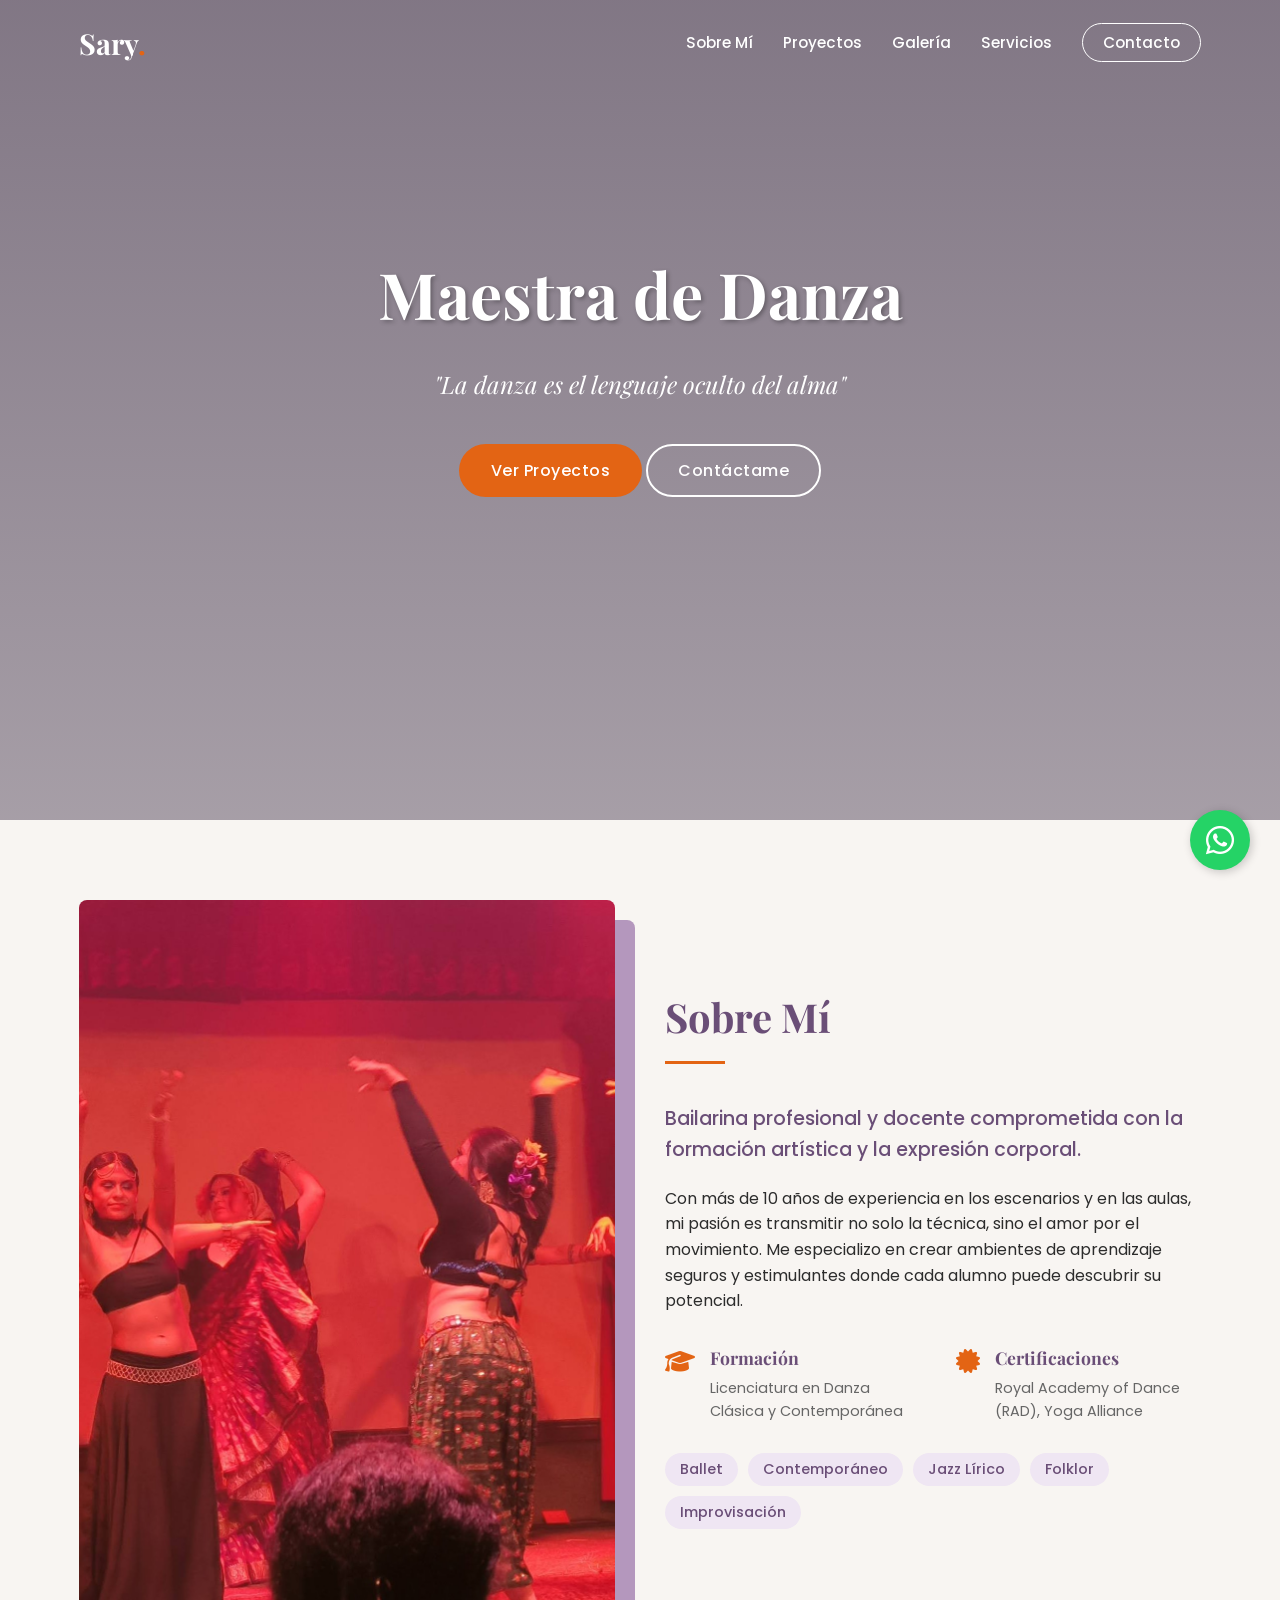
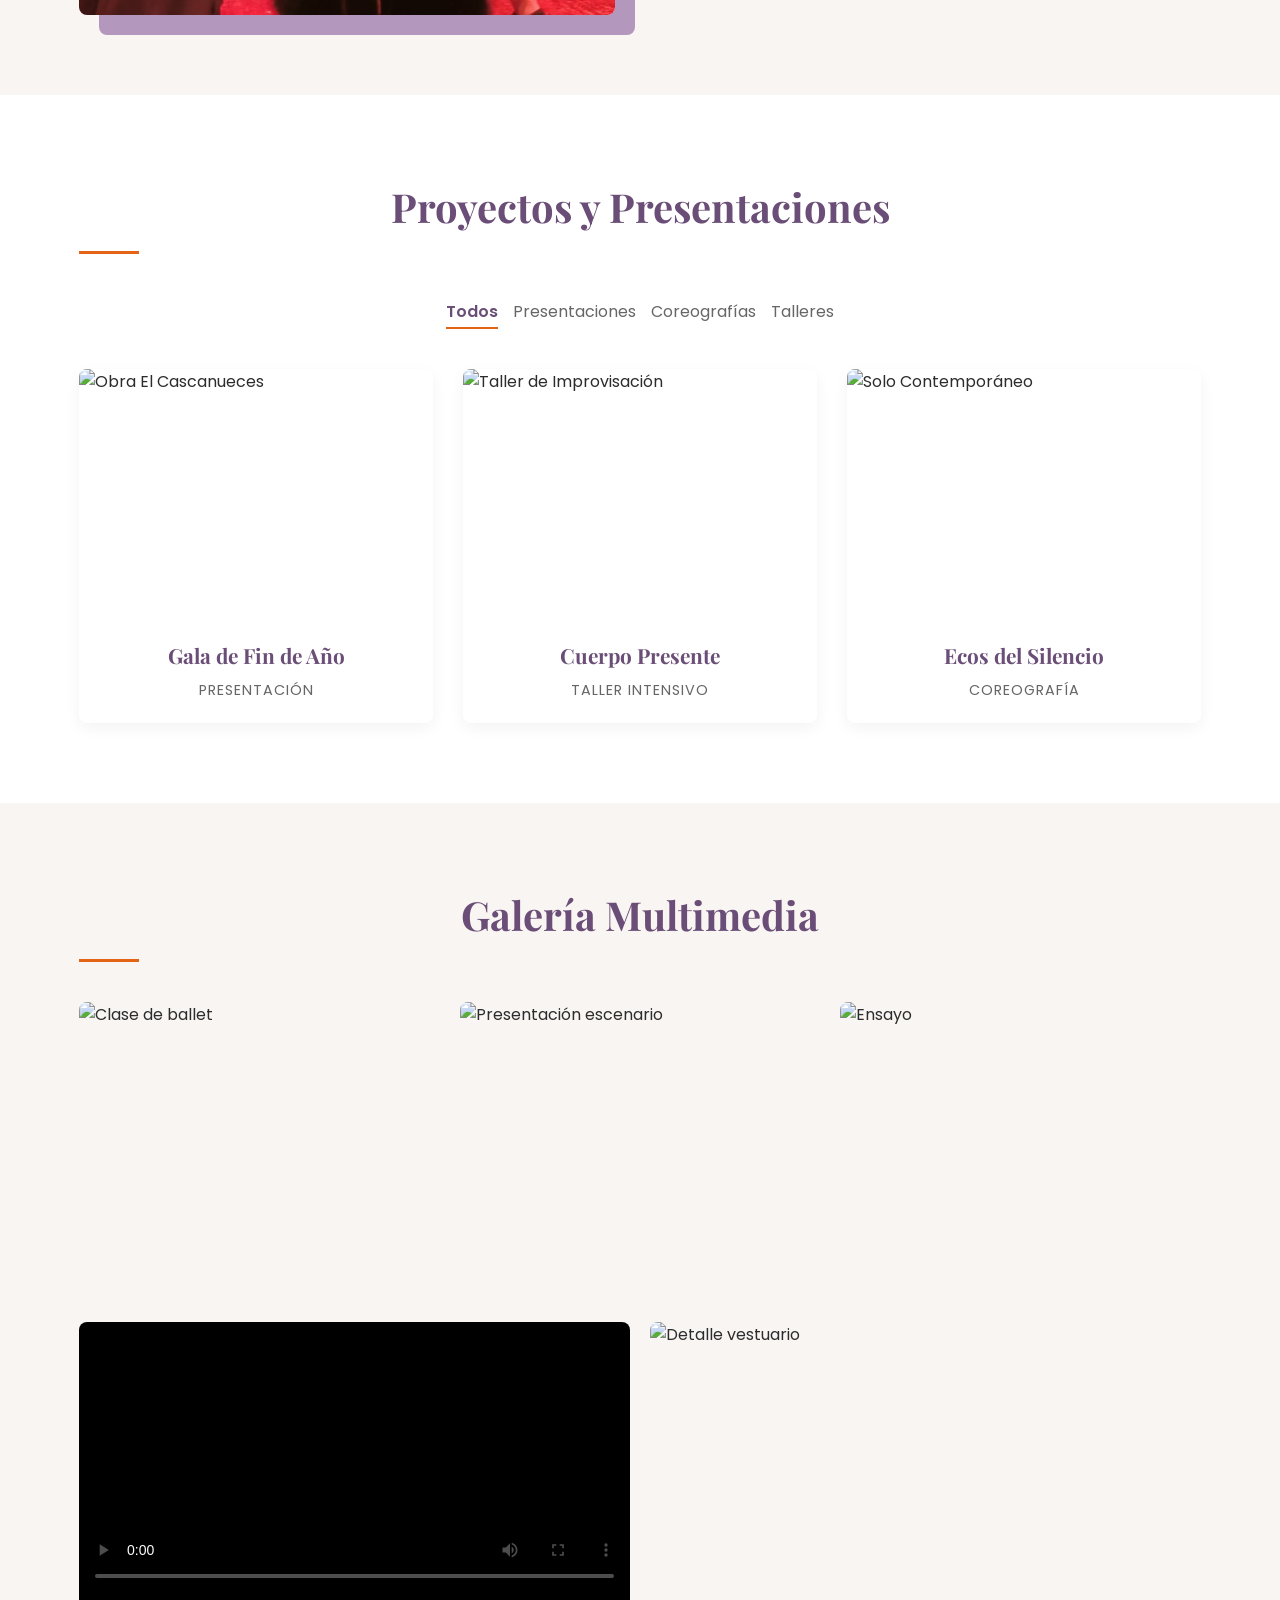
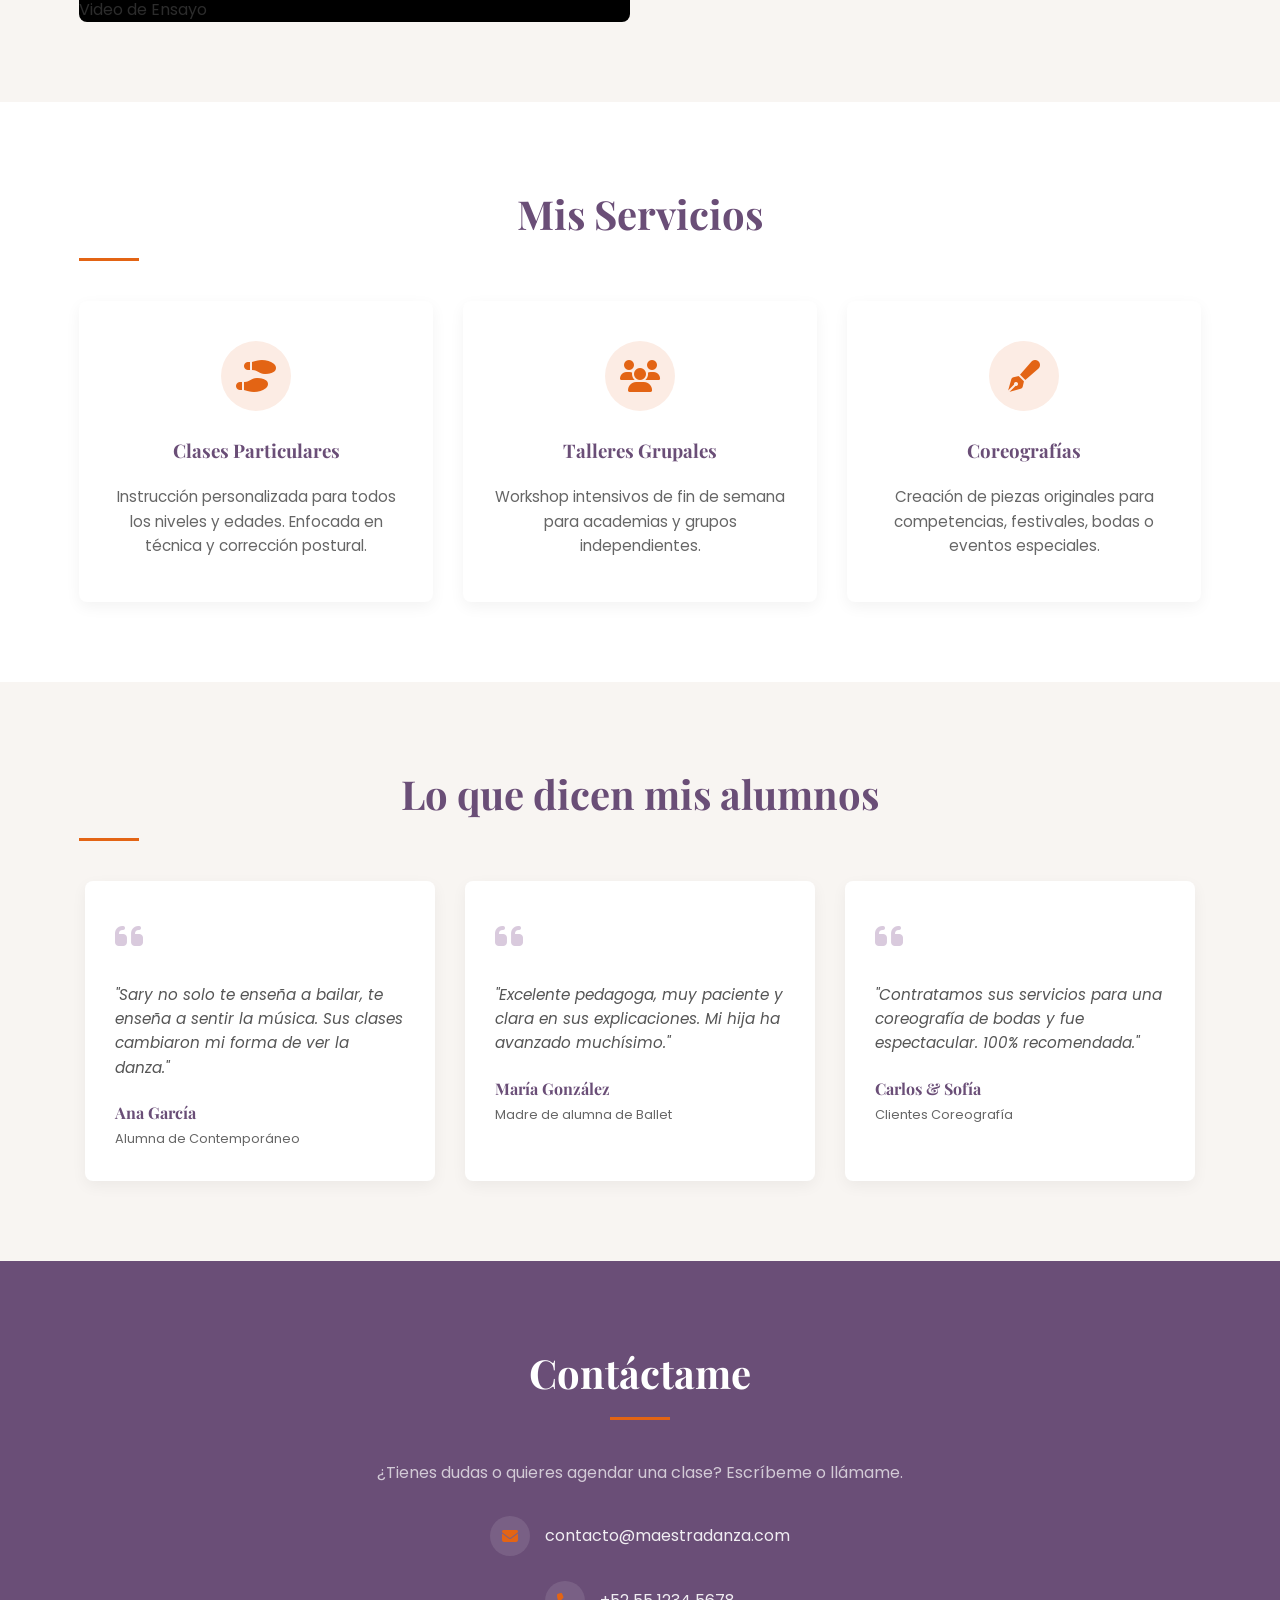
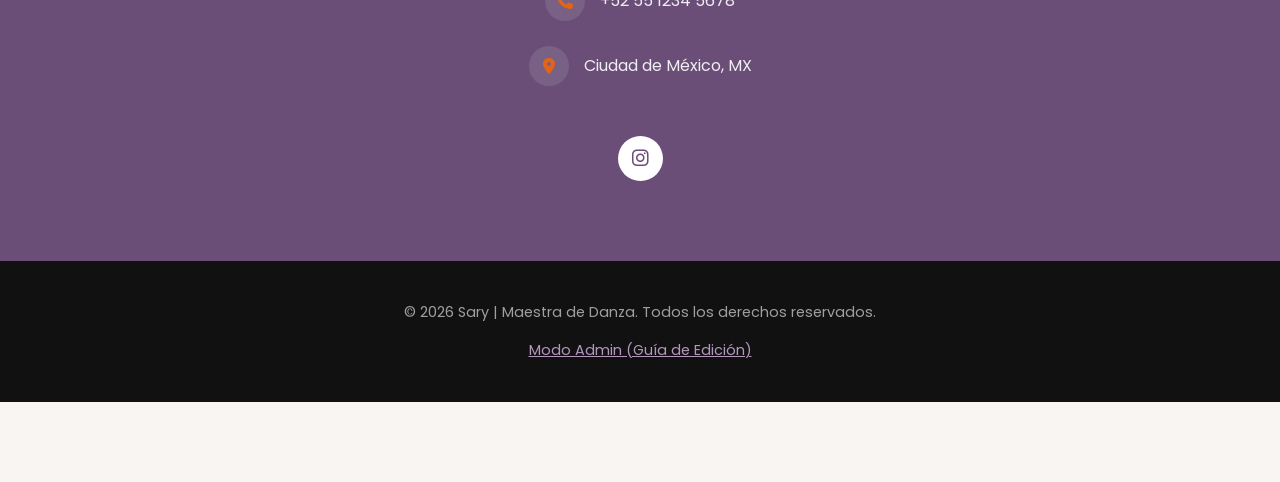
==== index.html @ ae4aa8eb "Add files via upload" ====
<!DOCTYPE html>
<html lang="es">

<head>
    <meta charset="UTF-8">
    <meta name="viewport" content="width=device-width, initial-scale=1.0">
    <meta name="description"
        content="Portafolio profesional de Maestra de Danza. Clases, coreografías y proyectos artísticos.">
    <title>Maestra de Danza | Portafolio Profesional</title>

    <!-- Fuentes Google Fonts -->
    <link rel="preconnect" href="https://fonts.googleapis.com">
    <link rel="preconnect" href="https://fonts.gstatic.com" crossorigin>
    <link
        href="https://fonts.googleapis.com/css2?family=Playfair+Display:ital,wght@0,400;0,700;1,400&family=Poppins:wght@300;400;500;600&display=swap"
        rel="stylesheet">

    <!-- Iconos FontAwesome -->
    <link rel="stylesheet" href="https://cdnjs.cloudflare.com/ajax/libs/font-awesome/6.4.0/css/all.min.css">

    <!-- CSS Personalizado -->
    <link rel="stylesheet" href="css/estilos.css">
</head>

<body>

    <!-- Navegación -->
    <header id="inicio">
        <nav class="navbar">
            <div class="container">
                <a href="#inicio" class="logo">Sary<span class="punto">.</span></a>
                <button class="menu-toggle" aria-label="Abrir menú">
                    <i class="fas fa-bars"></i>
                </button>
                <ul class="nav-links">
                    <li><a href="#sobre-mi">Sobre Mí</a></li>
                    <li><a href="#proyectos">Proyectos</a></li>
                    <li><a href="#galeria">Galería</a></li>
                    <li><a href="#servicios">Servicios</a></li>
                    <li><a href="#contacto" class="btn-nav">Contacto</a></li>
                </ul>
            </div>
        </nav>
    </header>

    <!-- Sección Hero -->
    <section class="hero">
        <div class="hero-overlay"></div>
        <div class="hero-content container">
            <h1 class="fade-in-up">Maestra de Danza</h1>
            <p class="fade-in-up delay-1">"La danza es el lenguaje oculto del alma"</p>
            <div class="hero-buttons fade-in-up delay-2">
                <a href="#proyectos" class="btn btn-primary">Ver Proyectos</a>
                <a href="#contacto" class="btn btn-outline">Contáctame</a>
            </div>
        </div>
    </section>

    <!-- Sección Sobre Mí -->
    <section id="sobre-mi" class="about section-padding">
        <div class="container">
            <div class="about-grid">
                <div class="about-image reveal-left">
                    <div class="image-transition">
                        <!-- IMAGEN 1: Base -->
                        <img src="imagenes/perfil_00.jpg" alt="Foto de perfil base" class="img-base">
                        <!-- IMAGEN 2: Transición al pasar el mouse -->
                        <img src="imagenes/perfil_01.jpg" alt="Foto de perfil hover" class="img-hover">
                    </div>
                </div>
                <div class="about-text reveal-right">
                    <h2 class="section-title">Sobre Mí</h2>
                    <p class="lead">Bailarina profesional y docente comprometida con la formación artística y la
                        expresión corporal.</p>
                    <p>Con más de 10 años de experiencia en los escenarios y en las aulas, mi pasión es transmitir no
                        solo la técnica, sino el amor por el movimiento. Me especializo en crear ambientes de
                        aprendizaje seguros y estimulantes donde cada alumno puede descubrir su potencial.</p>

                    <div class="about-details">
                        <div class="detail-item">
                            <i class="fas fa-graduation-cap"></i>
                            <div>
                                <h4>Formación</h4>
                                <p>Licenciatura en Danza Clásica y Contemporánea</p>
                            </div>
                        </div>
                        <div class="detail-item">
                            <i class="fas fa-certificate"></i>
                            <div>
                                <h4>Certificaciones</h4>
                                <p>Royal Academy of Dance (RAD), Yoga Alliance</p>
                            </div>
                        </div>
                    </div>

                    <div class="styles-tags">
                        <span>Ballet</span>
                        <span>Contemporáneo</span>
                        <span>Jazz Lírico</span>
                        <span>Folklor</span>
                        <span>Improvisación</span>
                    </div>
                </div>
            </div>
        </div>
    </section>

    <!-- Sección Proyectos -->
    <section id="proyectos" class="projects section-padding bg-light">
        <div class="container">
            <h2 class="section-title text-center">Proyectos y Presentaciones</h2>

            <!-- Filtros -->
            <div class="filter-buttons">
                <button class="filter-btn active" data-filter="all">Todos</button>
                <button class="filter-btn" data-filter="presentacion">Presentaciones</button>
                <button class="filter-btn" data-filter="coreografia">Coreografías</button>
                <button class="filter-btn" data-filter="taller">Talleres</button>
            </div>

            <!-- Grid de Proyectos -->
            <div class="projects-grid">
                <!-- Proyecto 1 -->
                <article class="project-card" data-category="presentacion">
                    <div class="project-img">
                        <img src="https://images.unsplash.com/photo-1547153760-18fc86324498?q=80&w=800&auto=format&fit=crop"
                            alt="Obra El Cascanueces">
                        <div class="overlay">
                            <button class="btn-icon open-modal" data-id="1"><i class="fas fa-plus"></i></button>
                        </div>
                    </div>
                    <div class="project-info">
                        <h3>Gala de Fin de Año</h3>
                        <span class="category">Presentación</span>
                    </div>
                    <!-- Datos ocultos para el modal -->
                    <div class="project-data" id="project-1" style="display:none;">
                        <div class="modal-title">Gala de Fin de Año: "Sueños en Movimiento"</div>
                        <div class="modal-date">Diciembre 2024</div>
                        <div class="modal-desc">
                            <p>Dirección artística y montaje coreográfico para la gala anual de la academia. Más de 50
                                alumnos en escena interpretando piezas de repertorio clásico y neoclásico.</p>
                            <ul>
                                <li>Duración: 90 minutos</li>
                                <li>Teatro Principal de la Ciudad</li>
                            </ul>
                        </div>
                        <div class="modal-video">
                            <!-- VIDEO INCRUSTADO: Reemplazar ID de YouTube -->
                            <iframe width="100%" height="315" src="https://www.youtube.com/embed/dQw4w9WgXcQ"
                                title="YouTube video player" frameborder="0"
                                allow="accelerometer; autoplay; clipboard-write; encrypted-media; gyroscope; picture-in-picture"
                                allowfullscreen></iframe>
                        </div>
                        <div class="modal-file">
                            <!-- ARCHIVO DESCARGABLE: Poner ruta a PDF en 'href' -->
                            <a href="#" class="btn btn-sm"><i class="fas fa-file-pdf"></i> Descargar Programa de
                                Mano</a>
                        </div>
                    </div>
                </article>

                <!-- Proyecto 2 -->
                <article class="project-card" data-category="taller">
                    <div class="project-img">
                        <img src="https://images.unsplash.com/photo-1518834107812-67b0b7c58434?q=80&w=800&auto=format&fit=crop"
                            alt="Taller de Improvisación">
                        <div class="overlay">
                            <button class="btn-icon open-modal" data-id="2"><i class="fas fa-plus"></i></button>
                        </div>
                    </div>
                    <div class="project-info">
                        <h3>Cuerpo Presente</h3>
                        <span class="category">Taller Intensivo</span>
                    </div>
                    <!-- Datos ocultos para el modal -->
                    <div class="project-data" id="project-2" style="display:none;">
                        <div class="modal-title">Taller: Cuerpo Presente</div>
                        <div class="modal-date">Octubre 2024</div>
                        <div class="modal-desc">
                            <p>Seminario intensivo enfocado en técnicas de improvisación y conciencia corporal para
                                bailarines de nivel intermedio y avanzado.</p>
                        </div>
                        <div class="modal-file">
                            <a href="#" class="btn btn-sm"><i class="fas fa-file-pdf"></i> Descargar Dossier</a>
                        </div>
                    </div>
                </article>

                <!-- Proyecto 3 -->
                <article class="project-card" data-category="coreografia">
                    <div class="project-img">
                        <img src="https://images.unsplash.com/photo-1457545195570-67f207084966?q=80&w=800&auto=format&fit=crop"
                            alt="Solo Contemporáneo">
                        <div class="overlay">
                            <button class="btn-icon open-modal" data-id="3"><i class="fas fa-plus"></i></button>
                        </div>
                    </div>
                    <div class="project-info">
                        <h3>Ecos del Silencio</h3>
                        <span class="category">Coreografía</span>
                    </div>
                    <div class="project-data" id="project-3" style="display:none;">
                        <div class="modal-title">Ecos del Silencio</div>
                        <div class="modal-date">Julio 2024</div>
                        <div class="modal-desc">
                            <p>Solo de danza contemporánea ganador del primer lugar en el Certamen Nacional de
                                Coreografía.</p>
                        </div>
                    </div>
                </article>

                <!-- AGREGAR NUEVOS PROYECTOS AQUÍ -->
            </div>
        </div>
    </section>

    <!-- Galería Multimedia -->
    <section id="galeria" class="gallery section-padding">
        <div class="container">
            <h2 class="section-title text-center">Galería Multimedia</h2>
            <div class="masonry-grid">
                <!-- Elemento Galería 1 -->
                <div class="masonry-item">
                    <img src="https://images.unsplash.com/photo-1518834107812-67b0b7c58434?q=80&w=600&auto=format&fit=crop"
                        alt="Clase de ballet">
                </div>
                <!-- Elemento Galería 2 -->
                <div class="masonry-item">
                    <img src="https://images.unsplash.com/photo-1508700929628-666bc8bd84ea?q=80&w=600&auto=format&fit=crop"
                        alt="Presentación escenario">
                </div>
                <!-- Elemento Galería 3 -->
                <div class="masonry-item">
                    <img src="https://images.unsplash.com/photo-1547153760-18fc86324498?q=80&w=600&auto=format&fit=crop"
                        alt="Ensayo">
                </div>
                <!-- Elemento Galería 4 (Video Local Placeholder) -->
                <div class="masonry-item video-thumbnail">
                    <div class="video-wrapper">
                        <!-- VIDEO LOCAL: Usar etiqueta video -->
                        <video controls poster="imagenes/poster-video.jpg">
                            <!-- <source src="videos/mi-video.mp4" type="video/mp4"> -->
                            Tu navegador no soporta videos.
                        </video>
                        <div class="video-caption">Video de Ensayo</div>
                    </div>
                </div>
                <!-- Elemento Galería 5 -->
                <div class="masonry-item">
                    <img src="https://images.unsplash.com/photo-1457545195570-67f207084966?q=80&w=600&auto=format&fit=crop"
                        alt="Detalle vestuario">
                </div>
            </div>
        </div>
    </section>

    <!-- Servicios -->
    <section id="servicios" class="services section-padding bg-light">
        <div class="container">
            <h2 class="section-title text-center">Mis Servicios</h2>
            <div class="services-grid">
                <div class="service-card">
                    <div class="icon-box"><i class="fas fa-shoe-prints"></i></div>
                    <h3>Clases Particulares</h3>
                    <p>Instrucción personalizada para todos los niveles y edades. Enfocada en técnica y corrección
                        postural.</p>
                </div>
                <div class="service-card">
                    <div class="icon-box"><i class="fas fa-users"></i></div>
                    <h3>Talleres Grupales</h3>
                    <p>Workshop intensivos de fin de semana para academias y grupos independientes.</p>
                </div>
                <div class="service-card">
                    <div class="icon-box"><i class="fas fa-pen-fancy"></i></div>
                    <h3>Coreografías</h3>
                    <p>Creación de piezas originales para competencias, festivales, bodas o eventos especiales.</p>
                </div>
                <!-- Servicio "Montaje Escénico" eliminado por solicitud -->
            </div>
        </div>
    </section>

    <!-- Testimonios -->
    <section class="testimonials section-padding">
        <div class="container">
            <h2 class="section-title text-center">Lo que dicen mis alumnos</h2>
            <div class="testimonial-slider">
                <div class="testimonial-card">
                    <div class="quote-icon"><i class="fas fa-quote-left"></i></div>
                    <p class="testimonial-text">"Sary no solo te enseña a bailar, te enseña a sentir la música. Sus
                        clases cambiaron mi forma de ver la danza."</p>
                    <div class="testimonial-author">
                        <h4>Ana García</h4>
                        <span>Alumna de Contemporáneo</span>
                    </div>
                </div>
                <div class="testimonial-card">
                    <div class="quote-icon"><i class="fas fa-quote-left"></i></div>
                    <p class="testimonial-text">"Excelente pedagoga, muy paciente y clara en sus explicaciones. Mi hija
                        ha avanzado muchísimo."</p>
                    <div class="testimonial-author">
                        <h4>María González</h4>
                        <span>Madre de alumna de Ballet</span>
                    </div>
                </div>
                <div class="testimonial-card">
                    <div class="quote-icon"><i class="fas fa-quote-left"></i></div>
                    <p class="testimonial-text">"Contratamos sus servicios para una coreografía de bodas y fue
                        espectacular. 100% recomendada."</p>
                    <div class="testimonial-author">
                        <h4>Carlos & Sofía</h4>
                        <span>Clientes Coreografía</span>
                    </div>
                </div>
            </div>
        </div>
    </section>

    <!-- Contacto -->
    <section id="contacto" class="contact section-padding bg-dark">
        <div class="container">
            <div class="contact-wrapper centered-contact">
                <div class="contact-info text-center">
                    <h2 class="section-title text-white">Contáctame</h2>
                    <p class="text-white-50">¿Tienes dudas o quieres agendar una clase? Escríbeme o llámame.</p>

                    <div class="info-items-center">
                        <div class="info-item justify-center">
                            <i class="fas fa-envelope"></i>
                            <span>contacto@maestradanza.com</span>
                        </div>
                        <div class="info-item justify-center">
                            <i class="fas fa-phone"></i>
                            <span>+52 55 1234 5678</span>
                        </div>
                        <div class="info-item justify-center">
                            <i class="fas fa-map-marker-alt"></i>
                            <span>Ciudad de México, MX</span>
                        </div>
                    </div>

                    <div class="social-links-big justify-center">
                        <a href="#" title="Instagram"><i class="fab fa-instagram"></i></a>
                    </div>
                </div>
            </div>
        </div>
    </section>

    <!-- Footer -->
    <footer>
        <div class="container text-center">
            <p>&copy; 2026 Sary | Maestra de Danza. Todos los derechos reservados.</p>
            <div class="footer-links">
                <a href="guia.html" target="_blank">Modo Admin (Guía de Edición)</a>
            </div>
        </div>
    </footer>

    <!-- Botón Flotante WhatsApp -->
    <a href="https://wa.me/525512345678" class="whatsapp-float" target="_blank">
        <i class="fab fa-whatsapp"></i>
    </a>

    <!-- Modal para Proyectos -->
    <div id="projectModal" class="modal">
        <div class="modal-content">
            <span class="close-modal">&times;</span>
            <div id="modal-body">
                <!-- El contenido se llenará dinámicamente con JS -->
            </div>
        </div>
    </div>

    <!-- Scripts -->
    <script src="js/script.js"></script>
</body>

</html>
---- css/estilos.css ----
/* 
========================================
   HOJA DE ESTILOS PRINCIPAL
   Proyecto: Maestra de Danza
========================================
*/

/* 1. VARIABLES Y CONFIGURACIÓN GENERAL */
:root {
    /* Paleta de Colores */
    --bg-color: #F8F5F2;
    /* Fondo claro / Crema */
    --primary-color: #6A4E77;
    /* Morado profundo */
    --secondary-color: #B497BD;
    /* Lila suave */
    --accent-color: #E36414;
    /* Naranja quemado para acentos */
    --text-color: #2C2C2C;
    /* Gris oscuro casi negro */
    --text-light: #666666;
    /* Gris medio */
    --white: #FFFFFF;
    --dark-bg: #1a1a1a;

    /* Tipografías */
    --font-heading: 'Playfair Display', serif;
    --font-body: 'Poppins', sans-serif;

    /* Espaciado */
    --section-padding: 80px 0;
    --border-radius: 8px;

    /* Sombra */
    --shadow-soft: 0 5px 15px rgba(0, 0, 0, 0.05);
    --shadow-hover: 0 10px 25px rgba(0, 0, 0, 0.1);

    /* Transiciones */
    --transition: all 0.3s ease;
}

* {
    margin: 0;
    padding: 0;
    box-sizing: border-box;
}

html {
    scroll-behavior: smooth;
}

body {
    font-family: var(--font-body);
    background-color: var(--bg-color);
    color: var(--text-color);
    line-height: 1.6;
    overflow-x: hidden;
}

h1,
h2,
h3,
h4,
h5,
h6 {
    font-family: var(--font-heading);
    color: var(--primary-color);
    margin-bottom: 20px;
    font-weight: 700;
}

a {
    text-decoration: none;
    color: inherit;
    transition: var(--transition);
}

ul {
    list-style: none;
}

img {
    max-width: 100%;
    display: block;
}

/* Utilidades */
.container {
    width: 90%;
    max-width: 1200px;
    margin: 0 auto;
    padding: 0 15px;
}

.section-padding {
    padding: var(--section-padding);
}

.section-title {
    font-size: 2.5rem;
    margin-bottom: 40px;
    position: relative;
    padding-bottom: 15px;
}

.section-title::after {
    content: '';
    position: absolute;
    bottom: 0;
    left: 0;
    width: 60px;
    height: 3px;
    background-color: var(--accent-color);
}

.text-center {
    text-align: center;
}

.text-center .section-title::after {
    left: 50%;
    transform: translateX(-50%);
}

.bg-light {
    background-color: #ffffff;
}

.bg-dark {
    background-color: var(--primary-color);
    color: var(--white);
}

/* 2. BOTONES */
.btn {
    display: inline-block;
    padding: 12px 30px;
    border-radius: 50px;
    font-weight: 500;
    letter-spacing: 0.5px;
    cursor: pointer;
    border: 2px solid transparent;
    transition: var(--transition);
}

.btn-primary {
    background-color: var(--accent-color);
    color: var(--white);
}

.btn-primary:hover {
    background-color: #c5530e;
    transform: translateY(-2px);
}

.btn-outline {
    border-color: var(--white);
    color: var(--white);
}

.btn-outline:hover {
    background-color: var(--white);
    color: var(--primary-color);
}

.btn-block {
    display: block;
    width: 100%;
}

.btn-sm {
    padding: 8px 15px;
    font-size: 0.9rem;
    background-color: var(--primary-color);
    color: white;
    border-radius: 4px;
}

/* 3. NAVBAR */
.navbar {
    position: fixed;
    top: 0;
    left: 0;
    width: 100%;
    padding: 20px 0;
    z-index: 1000;
    transition: var(--transition);
    background-color: transparent;
}

.navbar.scrolled {
    background-color: rgba(255, 255, 255, 0.95);
    padding: 15px 0;
    box-shadow: 0 2px 10px rgba(0, 0, 0, 0.1);
}

.navbar .container {
    display: flex;
    justify-content: space-between;
    align-items: center;
}

.logo {
    font-family: var(--font-heading);
    font-size: 1.8rem;
    font-weight: 700;
    color: var(--white);
}

.navbar.scrolled .logo {
    color: var(--primary-color);
}

.logo .punto {
    color: var(--accent-color);
}

.nav-links {
    display: flex;
    gap: 30px;
}

.nav-links li a {
    color: var(--white);
    font-weight: 500;
    font-size: 0.95rem;
}

.navbar.scrolled .nav-links li a {
    color: var(--text-color);
}

.nav-links li a:hover {
    color: var(--accent-color);
}

.btn-nav {
    border: 1px solid var(--white);
    padding: 8px 20px;
    border-radius: 20px;
}

.navbar.scrolled .btn-nav {
    border-color: var(--primary-color);
}

.btn-nav:hover {
    background-color: var(--accent-color);
    border-color: var(--accent-color) !important;
    color: var(--white) !important;
}

.menu-toggle {
    display: none;
    background: none;
    border: none;
    color: var(--white);
    font-size: 1.5rem;
    cursor: pointer;
}

.navbar.scrolled .menu-toggle {
    color: var(--primary-color);
}

/* 4. HERO SECTION */
.hero {
    height: 100vh;
    background-image: url('https://images.unsplash.com/photo-1504609773096-104ff2c73ba4?q=80&w=1920&auto=format&fit=crop');
    /* Imagen de fondo placeholder */
    background-size: cover;
    background-position: center;
    position: relative;
    display: flex;
    align-items: center;
    text-align: center;
    margin-top: -80px;
    /* Para compensar navbar fijo */
}

.hero-overlay {
    position: absolute;
    top: 0;
    left: 0;
    width: 100%;
    height: 100%;
    background: linear-gradient(rgba(44, 28, 54, 0.6), rgba(44, 28, 54, 0.4));
}

.hero-content {
    position: relative;
    z-index: 1;
    color: var(--white);
    width: 100%;
}

.hero h1 {
    font-size: 4rem;
    color: var(--white);
    margin-bottom: 20px;
    text-shadow: 2px 2px 4px rgba(0, 0, 0, 0.3);
}

.hero p {
    font-size: 1.5rem;
    font-family: var(--font-heading);
    font-style: italic;
    margin-bottom: 40px;
}

/* 5. SOBRE MÍ */
.about-grid {
    display: grid;
    grid-template-columns: 1fr 1fr;
    gap: 50px;
    align-items: center;
}

/* Transición de imágenes */
.image-transition {
    position: relative;
    width: 100%;
    /* Ajusta la altura según necesites, o usa aspect-ratio */
    aspect-ratio: 3/4;
    border-radius: var(--border-radius);
    overflow: hidden;
    box-shadow: 20px 20px 0 var(--secondary-color);
}

.image-transition img {
    position: absolute;
    top: 0;
    left: 0;
    width: 100%;
    height: 100%;
    object-fit: cover;
    transition: opacity 0.8s ease-in-out;
}

.image-transition .img-hover {
    opacity: 0;
}

.image-transition:hover .img-hover {
    opacity: 1;
}

.about-text .lead {
    font-size: 1.2rem;
    color: var(--primary-color);
    font-weight: 500;
    margin-bottom: 20px;
}

.about-details {
    margin: 30px 0;
    display: flex;
    gap: 30px;
}

.detail-item {
    display: flex;
    align-items: flex-start;
    gap: 15px;
}

.detail-item i {
    font-size: 1.5rem;
    color: var(--accent-color);
    margin-top: 5px;
}

.detail-item h4 {
    font-size: 1.1rem;
    margin-bottom: 5px;
}

.detail-item p {
    font-size: 0.9rem;
    color: var(--text-light);
}

.styles-tags {
    display: flex;
    flex-wrap: wrap;
    gap: 10px;
}

.styles-tags span {
    background-color: #efe6f3;
    color: var(--primary-color);
    padding: 5px 15px;
    border-radius: 20px;
    font-size: 0.9rem;
    font-weight: 500;
}

/* 6. PROYECTOS */
.filter-buttons {
    display: flex;
    justify-content: center;
    gap: 15px;
    margin-bottom: 40px;
    flex-wrap: wrap;
}

.filter-btn {
    background: none;
    border: none;
    font-family: var(--font-body);
    font-size: 1rem;
    color: var(--text-light);
    cursor: pointer;
    padding: 5px 0;
    position: relative;
    transition: var(--transition);
}

.filter-btn.active,
.filter-btn:hover {
    color: var(--primary-color);
    font-weight: 600;
}

.filter-btn.active::after {
    content: '';
    position: absolute;
    bottom: 0;
    left: 0;
    width: 100%;
    height: 2px;
    background-color: var(--accent-color);
}

.projects-grid {
    display: grid;
    grid-template-columns: repeat(auto-fill, minmax(300px, 1fr));
    gap: 30px;
}

.project-card {
    background: var(--white);
    border-radius: var(--border-radius);
    overflow: hidden;
    box-shadow: var(--shadow-soft);
    transition: var(--transition);
}

.project-card:hover {
    transform: translateY(-5px);
    box-shadow: var(--shadow-hover);
}

.project-img {
    height: 250px;
    position: relative;
    overflow: hidden;
}

.project-img img {
    width: 100%;
    height: 100%;
    object-fit: cover;
    transition: transform 0.5s ease;
}

.project-card:hover .project-img img {
    transform: scale(1.1);
}

.project-img .overlay {
    position: absolute;
    top: 0;
    left: 0;
    width: 100%;
    height: 100%;
    background: rgba(106, 78, 119, 0.7);
    display: flex;
    justify-content: center;
    align-items: center;
    opacity: 0;
    transition: var(--transition);
}

.project-card:hover .project-img .overlay {
    opacity: 1;
}

.btn-icon {
    width: 50px;
    height: 50px;
    border-radius: 50%;
    background: var(--white);
    border: none;
    color: var(--primary-color);
    font-size: 1.2rem;
    cursor: pointer;
    transition: var(--transition);
}

.btn-icon:hover {
    background: var(--accent-color);
    color: var(--white);
}

.project-info {
    padding: 20px;
    text-align: center;
}

.project-info h3 {
    font-size: 1.3rem;
    margin-bottom: 5px;
}

.project-info .category {
    font-size: 0.9rem;
    color: var(--text-light);
    text-transform: uppercase;
    letter-spacing: 1px;
}

/* 7. GALERÍA (Masonry simplificado) */
.masonry-grid {
    display: flex;
    flex-wrap: wrap;
    gap: 20px;
}

.masonry-item {
    flex: 1 1 300px;
    height: 300px;
    /* Altura fija para uniformidad visual básica */
    border-radius: var(--border-radius);
    overflow: hidden;
    position: relative;
}

.masonry-item img {
    width: 100%;
    height: 100%;
    object-fit: cover;
    transition: var(--transition);
}

.masonry-item:hover img {
    transform: scale(1.05);
}

.video-wrapper {
    width: 100%;
    height: 100%;
    background: #000;
    display: flex;
    flex-direction: column;
}

.video-wrapper video {
    width: 100%;
    height: 100%;
    object-fit: contain;
}

/* 8. SERVICIOS */
.services-grid {
    display: grid;
    grid-template-columns: repeat(auto-fit, minmax(280px, 1fr));
    gap: 30px;
}

.service-card {
    background: white;
    padding: 40px 30px;
    text-align: center;
    border-radius: var(--border-radius);
    box-shadow: var(--shadow-soft);
    border-bottom: 4px solid transparent;
    transition: var(--transition);
}

.service-card:hover {
    border-bottom-color: var(--accent-color);
    transform: translateY(-5px);
}

.icon-box {
    width: 70px;
    height: 70px;
    background-color: #fcece4;
    color: var(--accent-color);
    border-radius: 50%;
    display: flex;
    align-items: center;
    justify-content: center;
    font-size: 2rem;
    margin: 0 auto 25px;
}

.service-card p {
    color: var(--text-light);
    font-size: 0.95rem;
}

/* 9. TESTIMONIOS */
.testimonial-slider {
    display: flex;
    flex-wrap: wrap;
    gap: 30px;
    justify-content: center;
}

.testimonial-card {
    background: var(--white);
    padding: 30px;
    border-radius: var(--border-radius);
    box-shadow: var(--shadow-soft);
    max-width: 350px;
    position: relative;
}

.quote-icon {
    color: var(--secondary-color);
    font-size: 2rem;
    margin-bottom: 20px;
    opacity: 0.5;
}

.testimonial-text {
    font-style: italic;
    margin-bottom: 20px;
    color: #555;
    font-size: 0.95rem;
}

.testimonial-author h4 {
    margin-bottom: 0;
    font-size: 1rem;
    color: var(--primary-color);
}

.testimonial-author span {
    font-size: 0.8rem;
    color: var(--text-light);
}

/* 10. CONTACTO */
/* Modificación: Centrado eliminando grid de dos columnas */
.contact-wrapper {
    max-width: 800px;
    margin: 0 auto;
    text-align: center;
}

.centered-contact .contact-info {
    display: flex;
    flex-direction: column;
    align-items: center;
}

.text-white {
    color: white !important;
}

.text-white-50 {
    color: rgba(255, 255, 255, 0.7) !important;
    margin-bottom: 30px;
}

.info-items-center {
    display: flex;
    flex-direction: column;
    align-items: center;
    gap: 15px;
    width: 100%;
}

.info-item {
    display: flex;
    align-items: center;
    justify-content: center;
    /* Centrado horizontal */
    gap: 15px;
    margin-bottom: 10px;
    color: rgba(255, 255, 255, 0.9);
}

.info-item i {
    width: 40px;
    height: 40px;
    background: rgba(255, 255, 255, 0.1);
    display: flex;
    align-items: center;
    justify-content: center;
    border-radius: 50%;
    color: var(--accent-color);
}

.social-links-big {
    margin-top: 40px;
    display: flex;
    justify-content: center;
    gap: 20px;
}

.social-links-big a {
    width: 45px;
    height: 45px;
    background: white;
    color: var(--primary-color);
    display: flex;
    align-items: center;
    justify-content: center;
    border-radius: 50%;
    font-size: 1.2rem;
    transition: var(--transition);
}

.social-links-big a:hover {
    background: var(--accent-color);
    color: white;
}

.contact-form {
    background: white;
    padding: 40px;
    border-radius: var(--border-radius);
}

.form-group {
    margin-bottom: 20px;
}

.form-group input,
.form-group textarea {
    width: 100%;
    padding: 12px 15px;
    border: 1px solid #ddd;
    border-radius: 4px;
    font-family: var(--font-body);
    font-size: 0.95rem;
    transition: var(--transition);
}

.form-group input:focus,
.form-group textarea:focus {
    border-color: var(--primary-color);
    outline: none;
    box-shadow: 0 0 5px rgba(106, 78, 119, 0.2);
}

.form-note {
    font-size: 0.8rem;
    color: #888;
    text-align: center;
    margin-top: 15px;
}

/* 11. FOOTER */
footer {
    background-color: #111;
    color: rgba(255, 255, 255, 0.6);
    padding: 40px 0;
    font-size: 0.9rem;
}

.footer-links {
    margin-top: 15px;
}

.footer-links a {
    color: var(--secondary-color);
    text-decoration: underline;
}

/* 12. EXTRAS: WhatsApp, Modal, Animaciones */

/* WhatsApp Float */
.whatsapp-float {
    position: fixed;
    bottom: 30px;
    right: 30px;
    background-color: #25d366;
    color: white;
    width: 60px;
    height: 60px;
    border-radius: 50%;
    display: flex;
    align-items: center;
    justify-content: center;
    font-size: 2rem;
    box-shadow: 2px 2px 10px rgba(0, 0, 0, 0.2);
    z-index: 1000;
    transition: var(--transition);
}

.whatsapp-float:hover {
    transform: scale(1.1);
}

/* Modal */
.modal {
    display: none;
    position: fixed;
    z-index: 2000;
    left: 0;
    top: 0;
    width: 100%;
    height: 100%;
    overflow: auto;
    background-color: rgba(0, 0, 0, 0.8);
    backdrop-filter: blur(5px);
    justify-content: center;
    align-items: center;
}

.modal-content {
    background-color: #fefefe;
    margin: auto;
    padding: 0;
    width: 90%;
    max-width: 800px;
    border-radius: var(--border-radius);
    position: relative;
    animation: slideUp 0.4s ease;
}

@keyframes slideUp {
    from {
        transform: translateY(50px);
        opacity: 0;
    }

    to {
        transform: translateY(0);
        opacity: 1;
    }
}

.close-modal {
    color: #aaa;
    position: absolute;
    right: 20px;
    top: 15px;
    font-size: 28px;
    font-weight: bold;
    cursor: pointer;
    z-index: 10;
}

.close-modal:hover {
    color: #000;
}

#modal-body {
    padding: 40px;
}

.modal-title {
    font-family: var(--font-heading);
    font-size: 2rem;
    color: var(--primary-color);
    margin-bottom: 5px;
}

.modal-date {
    color: var(--accent-color);
    font-weight: 500;
    margin-bottom: 20px;
}

.modal-desc {
    margin-bottom: 20px;
    color: #555;
}

.modal-video {
    margin: 20px 0;
    border-radius: 8px;
    overflow: hidden;
}

/* Animaciones */
.fade-in-up {
    animation: fadeInUp 1s ease forwards;
    opacity: 0;
    transform: translateY(30px);
}

.delay-1 {
    animation-delay: 0.2s;
}

.delay-2 {
    animation-delay: 0.4s;
}

@keyframes fadeInUp {
    to {
        opacity: 1;
        transform: translateY(0);
    }
}

/* RESPONSIVE */
@media screen and (max-width: 900px) {
    .hero h1 {
        font-size: 3rem;
    }

    .about-grid,
    .contact-wrapper {
        grid-template-columns: 1fr;
    }

    .about-image {
        order: -1;
    }

    /* Imagen primero */
    .menu-toggle {
        display: block;
    }

    .nav-links {
        position: fixed;
        top: 80px;
        right: -100%;
        background-color: white;
        width: 80%;
        height: 100vh;
        flex-direction: column;
        padding: 50px;
        box-shadow: -5px 0 15px rgba(0, 0, 0, 0.1);
        transition: var(--transition);
    }

    .nav-links.active {
        right: 0;
    }

    .nav-links li a {
        color: var(--text-color);
        font-size: 1.2rem;
    }
}

@media screen and (max-width: 480px) {
    .section-title {
        font-size: 2rem;
    }

    .hero h1 {
        font-size: 2.5rem;
    }

    .filter-buttons {
        flex-direction: column;
        align-items: stretch;
        gap: 5px;
    }

    .filter-btn {
        border-bottom: 1px solid #eee;
    }

    .testimonial-card {
        width: 100%;
    }
}
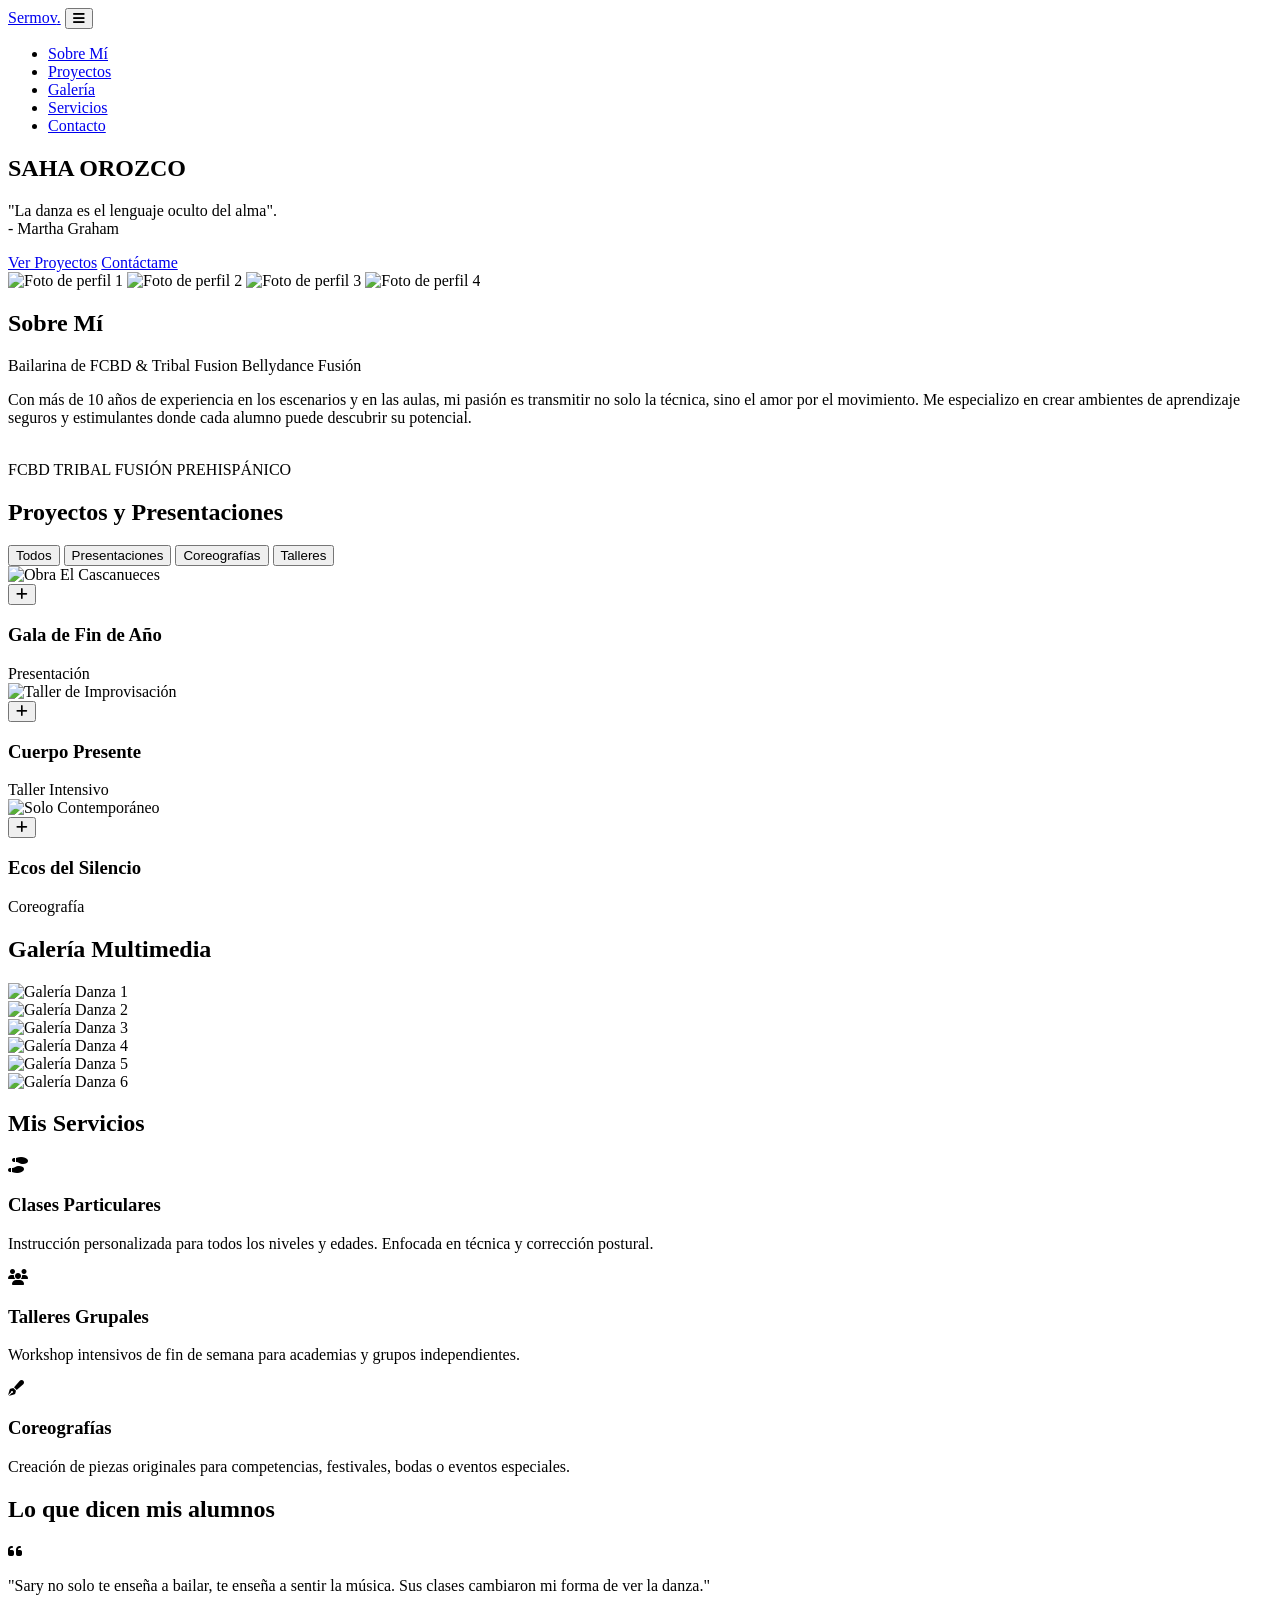
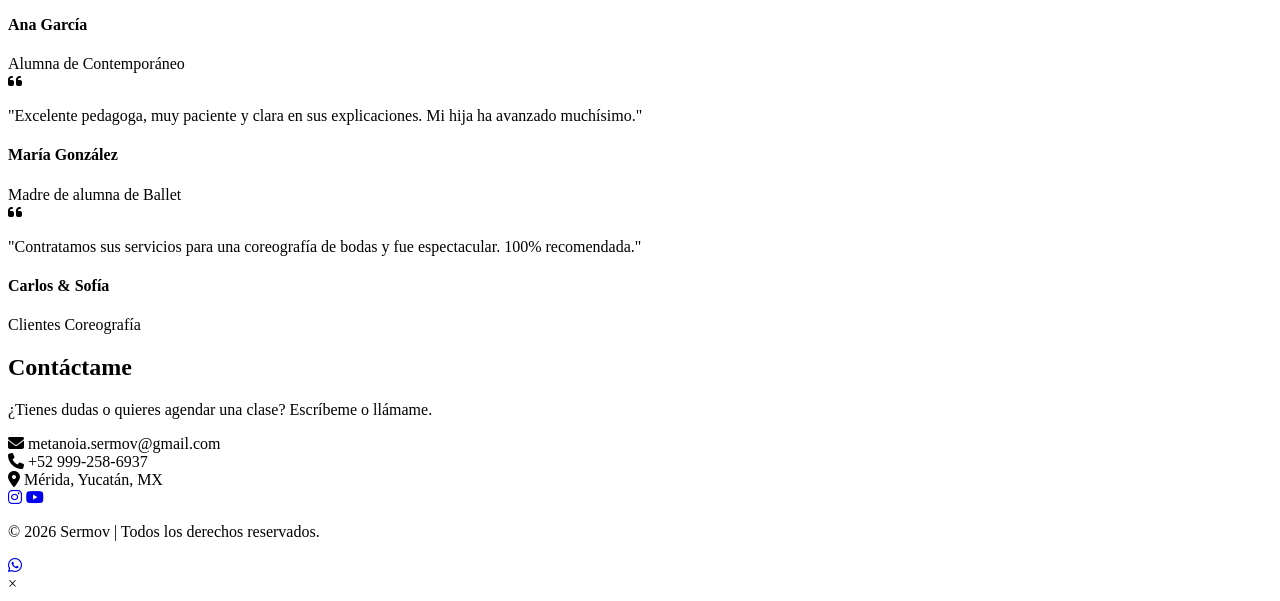
==== commit 906f8713: "Add files via upload" ====
--- a/index.html
+++ b/index.html
@@ -28,7 +28,7 @@
     <header id="inicio">
         <nav class="navbar">
             <div class="container">
-                <a href="#inicio" class="logo">Sary<span class="punto">.</span></a>
+                <a href="#inicio" class="logo">Sermov<span class="punto">.</span></a>
                 <button class="menu-toggle" aria-label="Abrir menú">
                     <i class="fas fa-bars"></i>
                 </button>
@@ -47,8 +47,10 @@
     <section class="hero">
         <div class="hero-overlay"></div>
         <div class="hero-content container">
-            <h1 class="fade-in-up">Maestra de Danza</h1>
-            <p class="fade-in-up delay-1">"La danza es el lenguaje oculto del alma"</p>
+            <h1 class="fade-in-up">SAHA OROZCO</h1>
+            <p class="fade-in-up delay-1">
+                "La danza es el lenguaje oculto del alma".<br> - Martha Graham
+            </p>
             <div class="hero-buttons fade-in-up delay-2">
                 <a href="#proyectos" class="btn btn-primary">Ver Proyectos</a>
                 <a href="#contacto" class="btn btn-outline">Contáctame</a>
@@ -62,43 +64,23 @@
             <div class="about-grid">
                 <div class="about-image reveal-left">
                     <div class="image-transition">
-                        <!-- IMAGEN 1: Base -->
-                        <img src="imagenes/perfil_00.jpg" alt="Foto de perfil base" class="img-base">
-                        <!-- IMAGEN 2: Transición al pasar el mouse -->
-                        <img src="imagenes/perfil_01.jpg" alt="Foto de perfil hover" class="img-hover">
+                        <!-- Transición automática de 4 imágenes -->
+                        <img src="imagenes/perfil_00.jpg" alt="Foto de perfil 1" class="img-slide slide-1">
+                        <img src="imagenes/perfil_01.jpg" alt="Foto de perfil 2" class="img-slide slide-2">
+                        <img src="imagenes/perfil_02.jpg" alt="Foto de perfil 3" class="img-slide slide-3">
+                        <img src="imagenes/perfil_03.jpg" alt="Foto de perfil 4" class="img-slide slide-4">
                     </div>
                 </div>
                 <div class="about-text reveal-right">
                     <h2 class="section-title">Sobre Mí</h2>
-                    <p class="lead">Bailarina profesional y docente comprometida con la formación artística y la
-                        expresión corporal.</p>
+                    <p class="lead">Bailarina de FCBD & Tribal Fusion Bellydance Fusión</p>
                     <p>Con más de 10 años de experiencia en los escenarios y en las aulas, mi pasión es transmitir no
                         solo la técnica, sino el amor por el movimiento. Me especializo en crear ambientes de
-                        aprendizaje seguros y estimulantes donde cada alumno puede descubrir su potencial.</p>
-
-                    <div class="about-details">
-                        <div class="detail-item">
-                            <i class="fas fa-graduation-cap"></i>
-                            <div>
-                                <h4>Formación</h4>
-                                <p>Licenciatura en Danza Clásica y Contemporánea</p>
-                            </div>
-                        </div>
-                        <div class="detail-item">
-                            <i class="fas fa-certificate"></i>
-                            <div>
-                                <h4>Certificaciones</h4>
-                                <p>Royal Academy of Dance (RAD), Yoga Alliance</p>
-                            </div>
-                        </div>
-                    </div>
-
+                        aprendizaje seguros y estimulantes donde cada alumno puede descubrir su potencial.</p> <br>
                     <div class="styles-tags">
-                        <span>Ballet</span>
-                        <span>Contemporáneo</span>
-                        <span>Jazz Lírico</span>
-                        <span>Folklor</span>
-                        <span>Improvisación</span>
+                        <span>FCBD</span>
+                        <span>TRIBAL FUSIÓN</span>
+                        <span>PREHISPÁNICO</span>
                     </div>
                 </div>
             </div>
@@ -147,10 +129,13 @@
                         </div>
                         <div class="modal-video">
                             <!-- VIDEO INCRUSTADO: Reemplazar ID de YouTube -->
-                            <iframe width="100%" height="315" src="https://www.youtube.com/embed/dQw4w9WgXcQ"
-                                title="YouTube video player" frameborder="0"
-                                allow="accelerometer; autoplay; clipboard-write; encrypted-media; gyroscope; picture-in-picture"
-                                allowfullscreen></iframe>
+                            <div style="position:relative;padding-bottom:56.25%;height:0;overflow:hidden;">
+                                <iframe data-src="https://www.youtube.com/embed/UyVjQuYOPRw" title="judas"
+                                    style="position:absolute;top:0;left:0;width:100%;height:100%;" frameborder="0"
+                                    allow="accelerometer; autoplay; clipboard-write; encrypted-media; gyroscope; picture-in-picture; web-share"
+                                    referrerpolicy="strict-origin-when-cross-origin" allowfullscreen>
+                                </iframe>
+                            </div>
                         </div>
                         <div class="modal-file">
                             <!-- ARCHIVO DESCARGABLE: Poner ruta a PDF en 'href' -->
@@ -222,34 +207,27 @@
             <div class="masonry-grid">
                 <!-- Elemento Galería 1 -->
                 <div class="masonry-item">
-                    <img src="https://images.unsplash.com/photo-1518834107812-67b0b7c58434?q=80&w=600&auto=format&fit=crop"
-                        alt="Clase de ballet">
+                    <img src="imagenes/galeria_00.jpg" alt="Galería Danza 1">
                 </div>
                 <!-- Elemento Galería 2 -->
                 <div class="masonry-item">
-                    <img src="https://images.unsplash.com/photo-1508700929628-666bc8bd84ea?q=80&w=600&auto=format&fit=crop"
-                        alt="Presentación escenario">
+                    <img src="imagenes/galeria_01.jpg" alt="Galería Danza 2">
                 </div>
                 <!-- Elemento Galería 3 -->
                 <div class="masonry-item">
-                    <img src="https://images.unsplash.com/photo-1547153760-18fc86324498?q=80&w=600&auto=format&fit=crop"
-                        alt="Ensayo">
-                </div>
-                <!-- Elemento Galería 4 (Video Local Placeholder) -->
-                <div class="masonry-item video-thumbnail">
-                    <div class="video-wrapper">
-                        <!-- VIDEO LOCAL: Usar etiqueta video -->
-                        <video controls poster="imagenes/poster-video.jpg">
-                            <!-- <source src="videos/mi-video.mp4" type="video/mp4"> -->
-                            Tu navegador no soporta videos.
-                        </video>
-                        <div class="video-caption">Video de Ensayo</div>
-                    </div>
+                    <img src="imagenes/galeria_02.jpg" alt="Galería Danza 3">
+                </div>
+                <!-- Elemento Galería 4 -->
+                <div class="masonry-item">
+                    <img src="imagenes/galeria_03.jpg" alt="Galería Danza 4">
                 </div>
                 <!-- Elemento Galería 5 -->
                 <div class="masonry-item">
-                    <img src="https://images.unsplash.com/photo-1457545195570-67f207084966?q=80&w=600&auto=format&fit=crop"
-                        alt="Detalle vestuario">
+                    <img src="imagenes/galeria_04.jpg" alt="Galería Danza 5">
+                </div>
+                <!-- Elemento Galería 6 -->
+                <div class="masonry-item">
+                    <img src="imagenes/galeria_05.jpg" alt="Galería Danza 6">
                 </div>
             </div>
         </div>
@@ -328,20 +306,22 @@
                     <div class="info-items-center">
                         <div class="info-item justify-center">
                             <i class="fas fa-envelope"></i>
-                            <span>contacto@maestradanza.com</span>
+                            <span>metanoia.sermov@gmail.com</span>
                         </div>
                         <div class="info-item justify-center">
                             <i class="fas fa-phone"></i>
-                            <span>+52 55 1234 5678</span>
+                            <span>+52 999-258-6937</span>
                         </div>
                         <div class="info-item justify-center">
                             <i class="fas fa-map-marker-alt"></i>
-                            <span>Ciudad de México, MX</span>
-                        </div>
-                    </div>
-
+                            <span>Mérida, Yucatán, MX</span>
+                        </div>
+                    </div>
                     <div class="social-links-big justify-center">
-                        <a href="#" title="Instagram"><i class="fab fa-instagram"></i></a>
+                        <a href="https://www.instagram.com/saha.oro/" target="_blank" title="Instagram"><i
+                                class="fab fa-instagram"></i></a>
+                        <a href="https://www.youtube.com/@sahadance" target="_blank" title="YouTube"><i
+                                class="fab fa-youtube"></i></a>
                     </div>
                 </div>
             </div>
@@ -351,15 +331,12 @@
     <!-- Footer -->
     <footer>
         <div class="container text-center">
-            <p>&copy; 2026 Sary | Maestra de Danza. Todos los derechos reservados.</p>
-            <div class="footer-links">
-                <a href="guia.html" target="_blank">Modo Admin (Guía de Edición)</a>
-            </div>
+            <p>&copy; 2026 Sermov | Todos los derechos reservados.</p>
         </div>
     </footer>
 
     <!-- Botón Flotante WhatsApp -->
-    <a href="https://wa.me/525512345678" class="whatsapp-float" target="_blank">
+    <a href="https://wa.me/9992586937" class="whatsapp-float" target="_blank">
         <i class="fab fa-whatsapp"></i>
     </a>
 
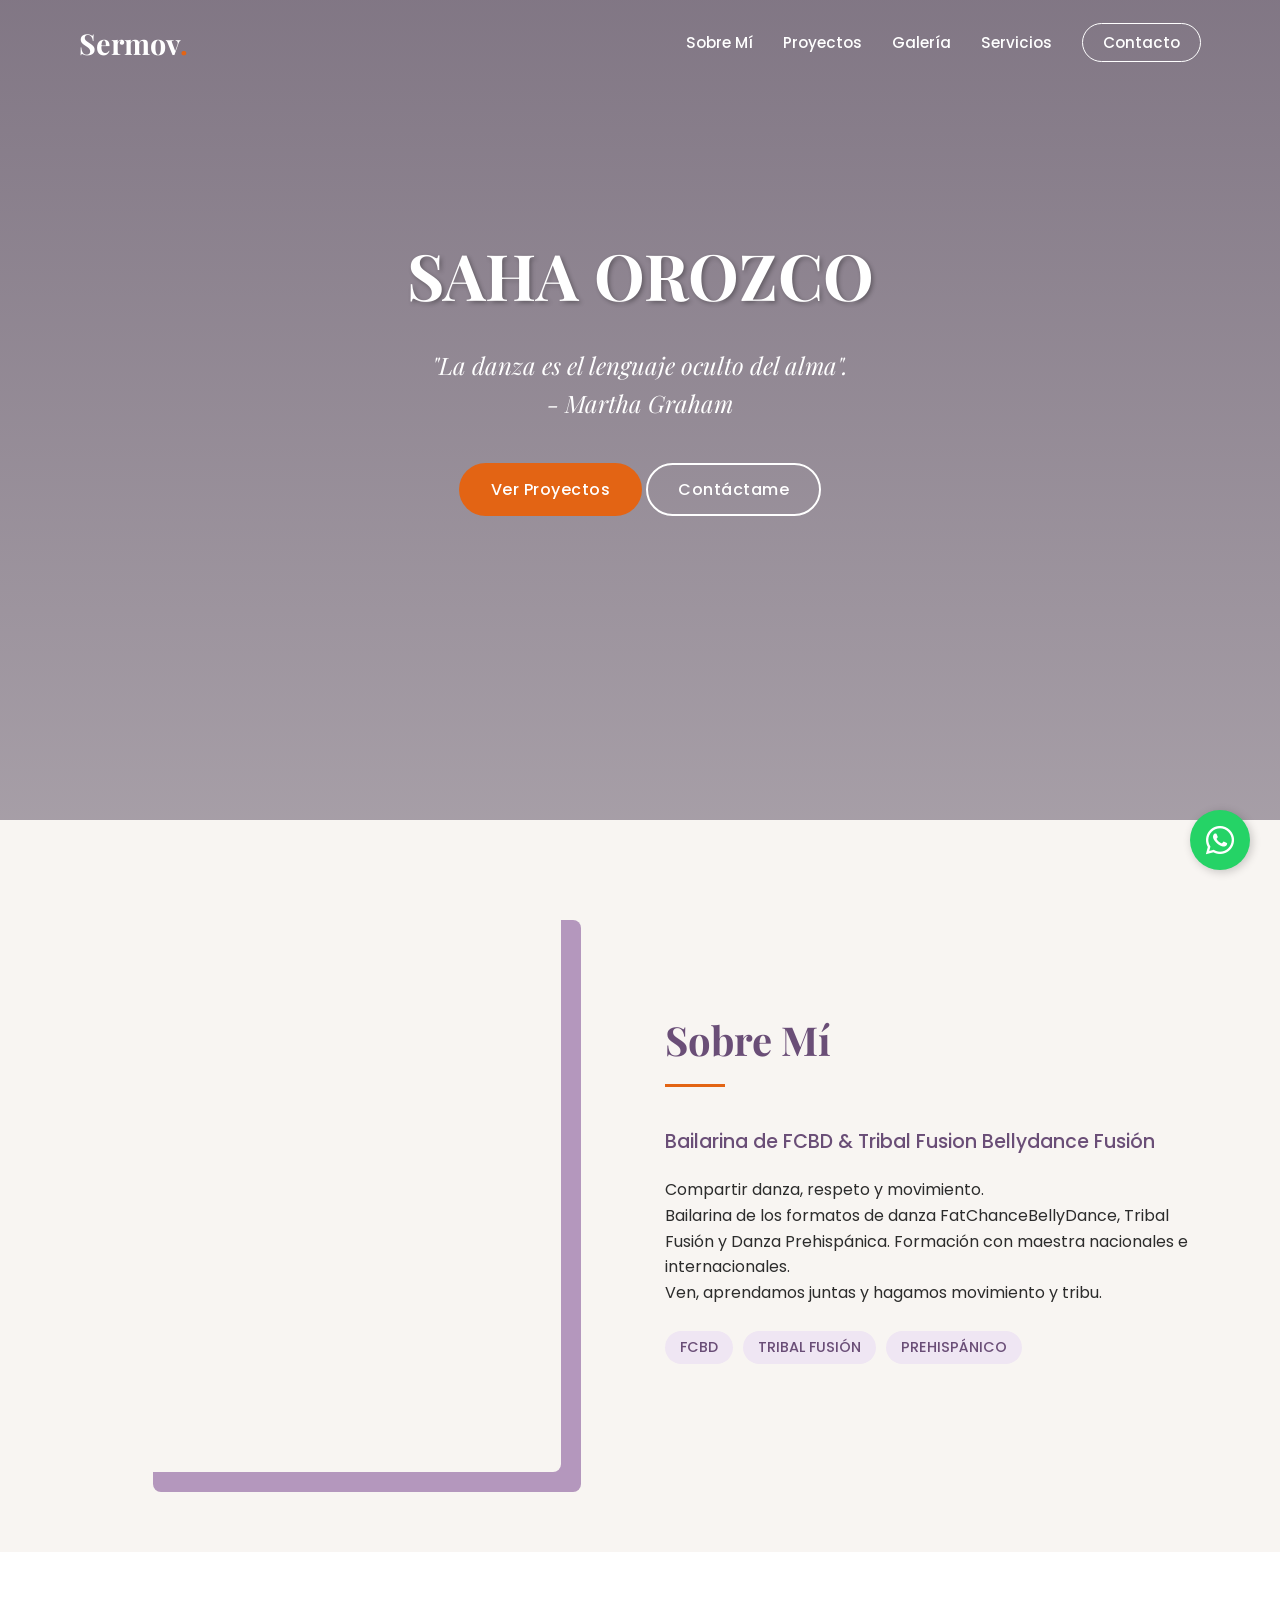
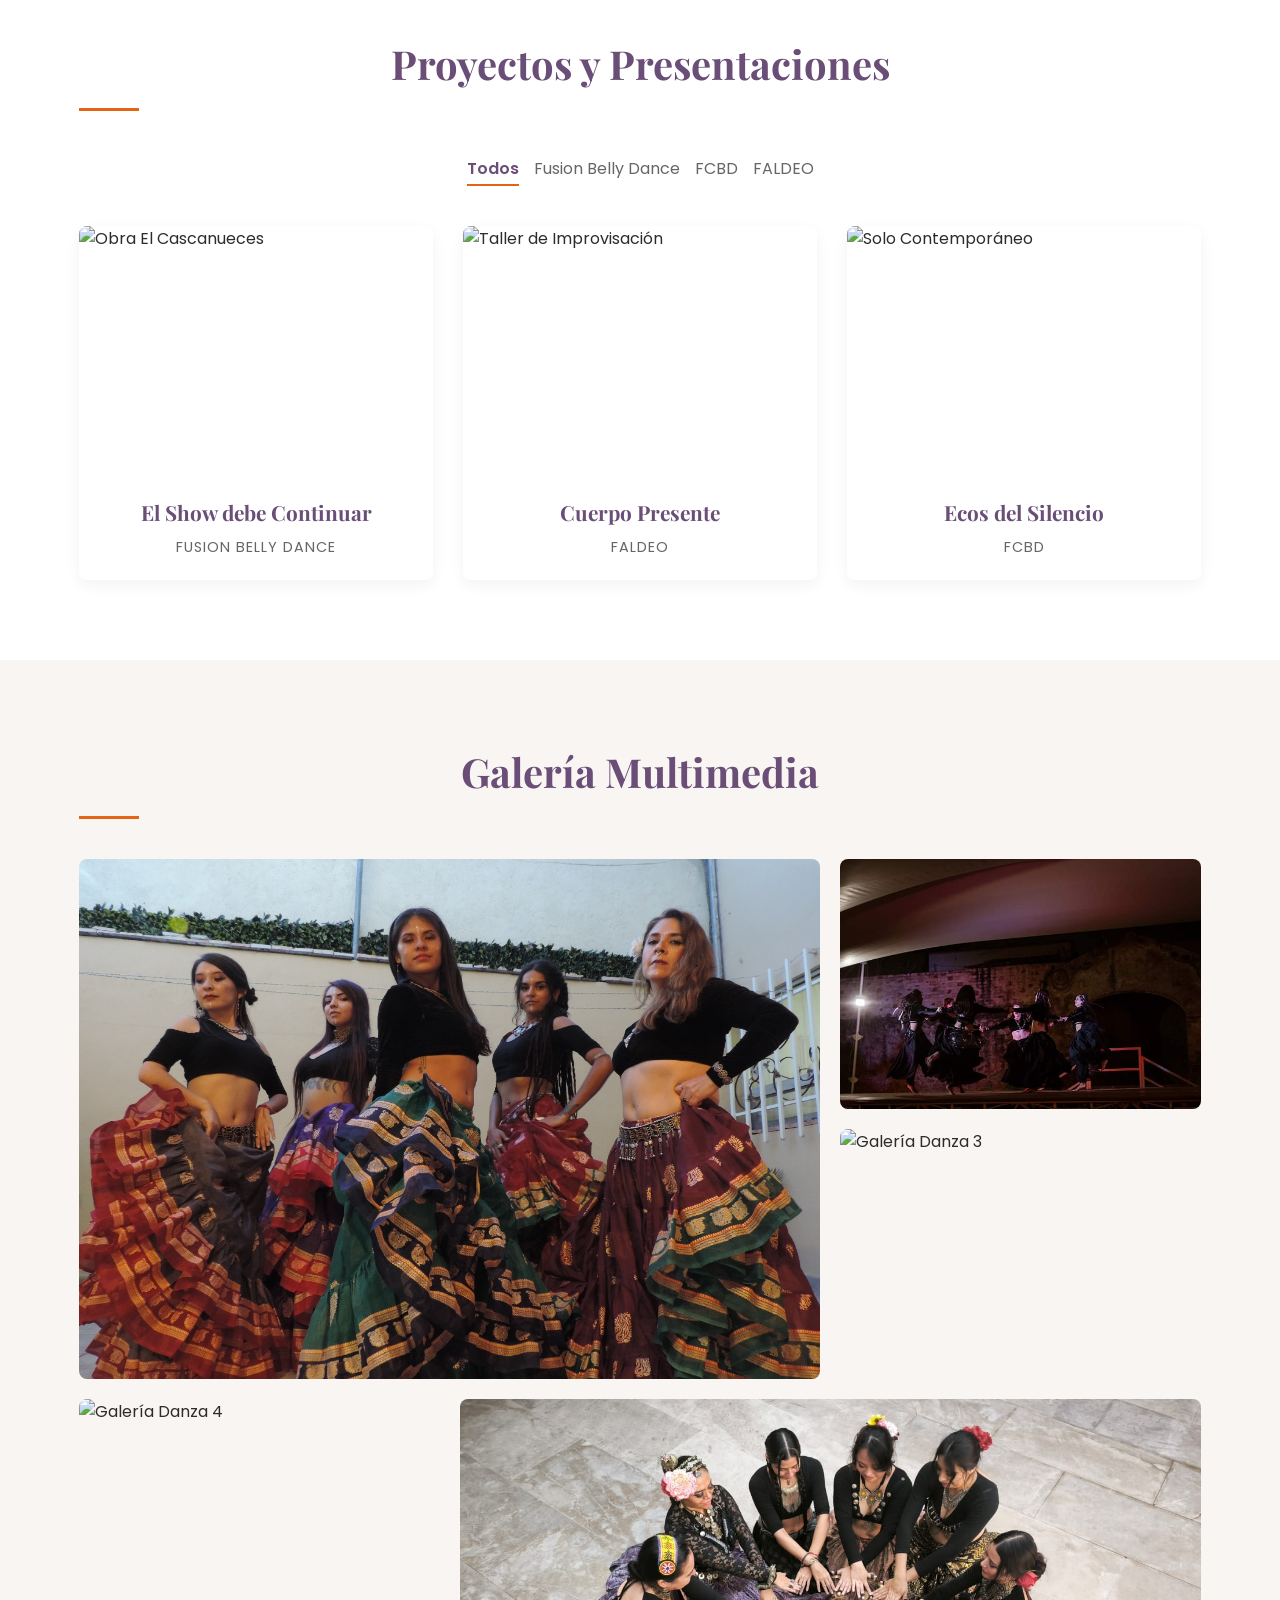
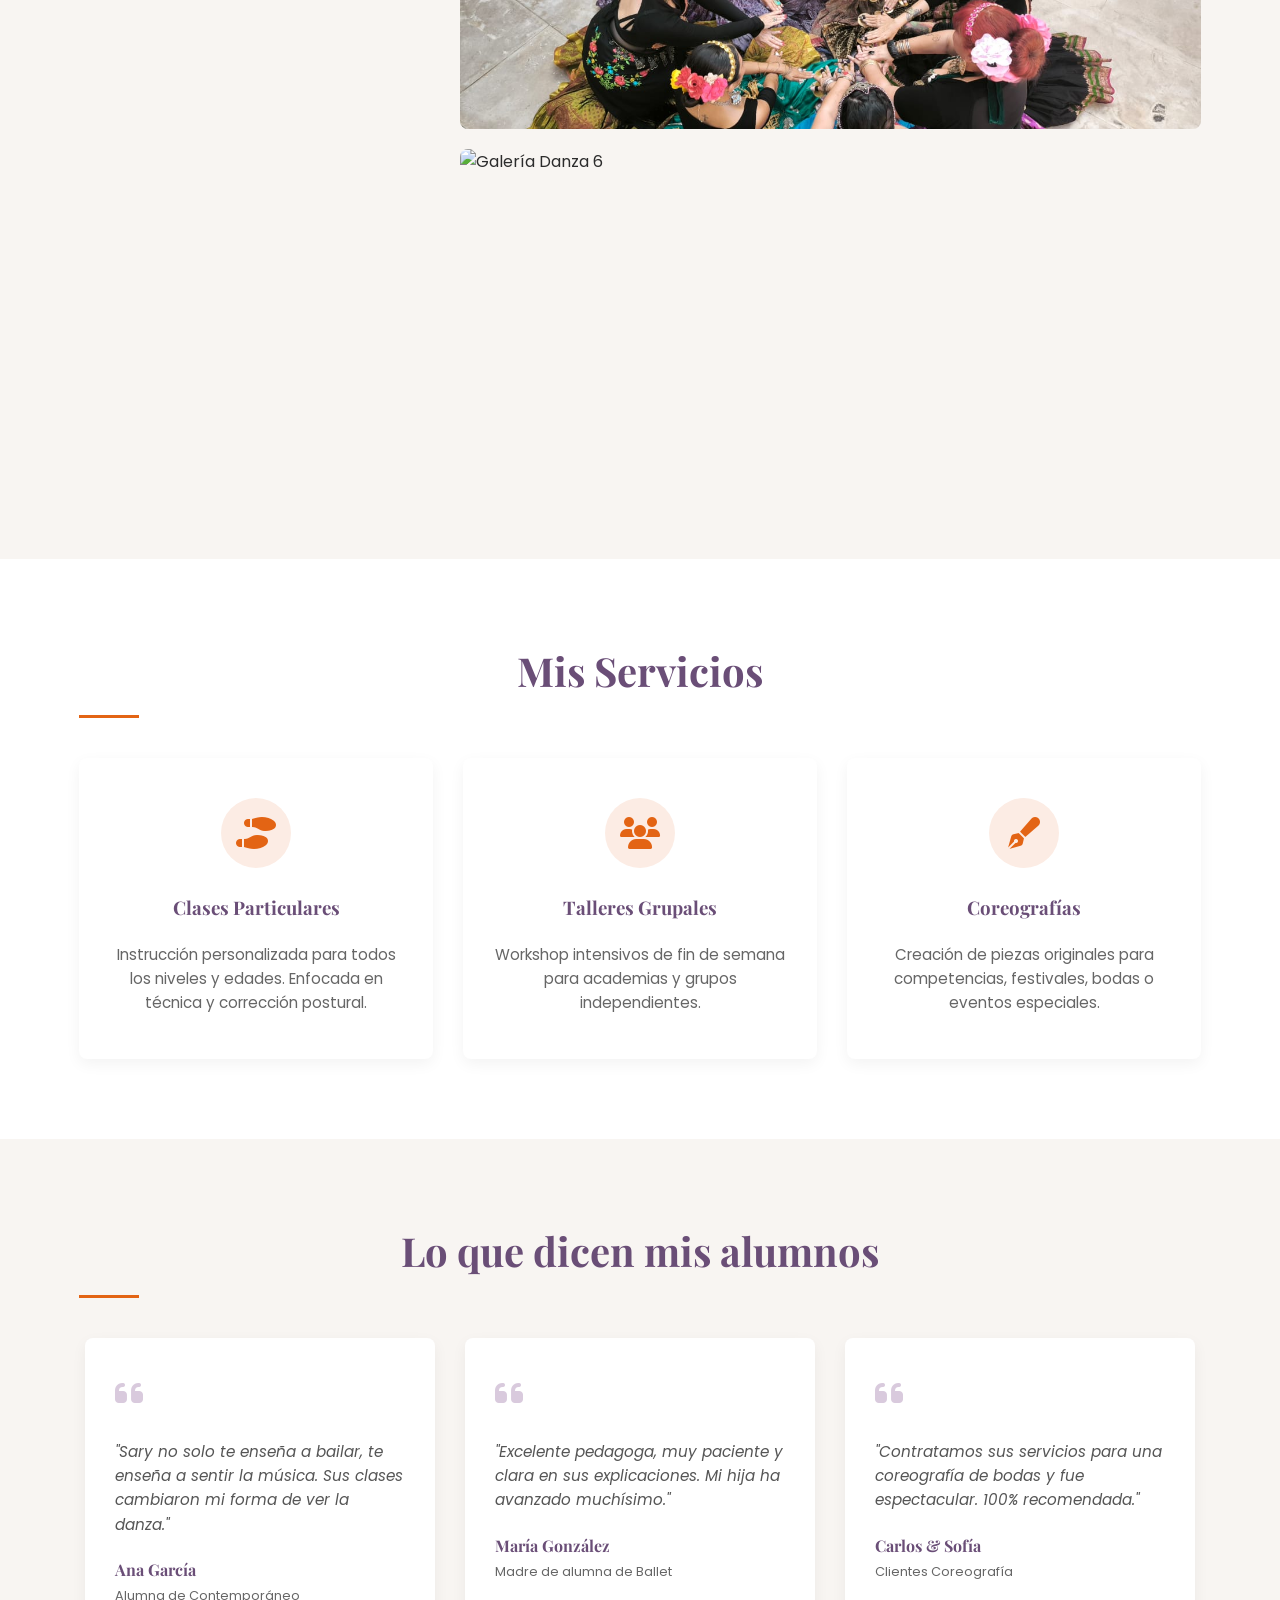
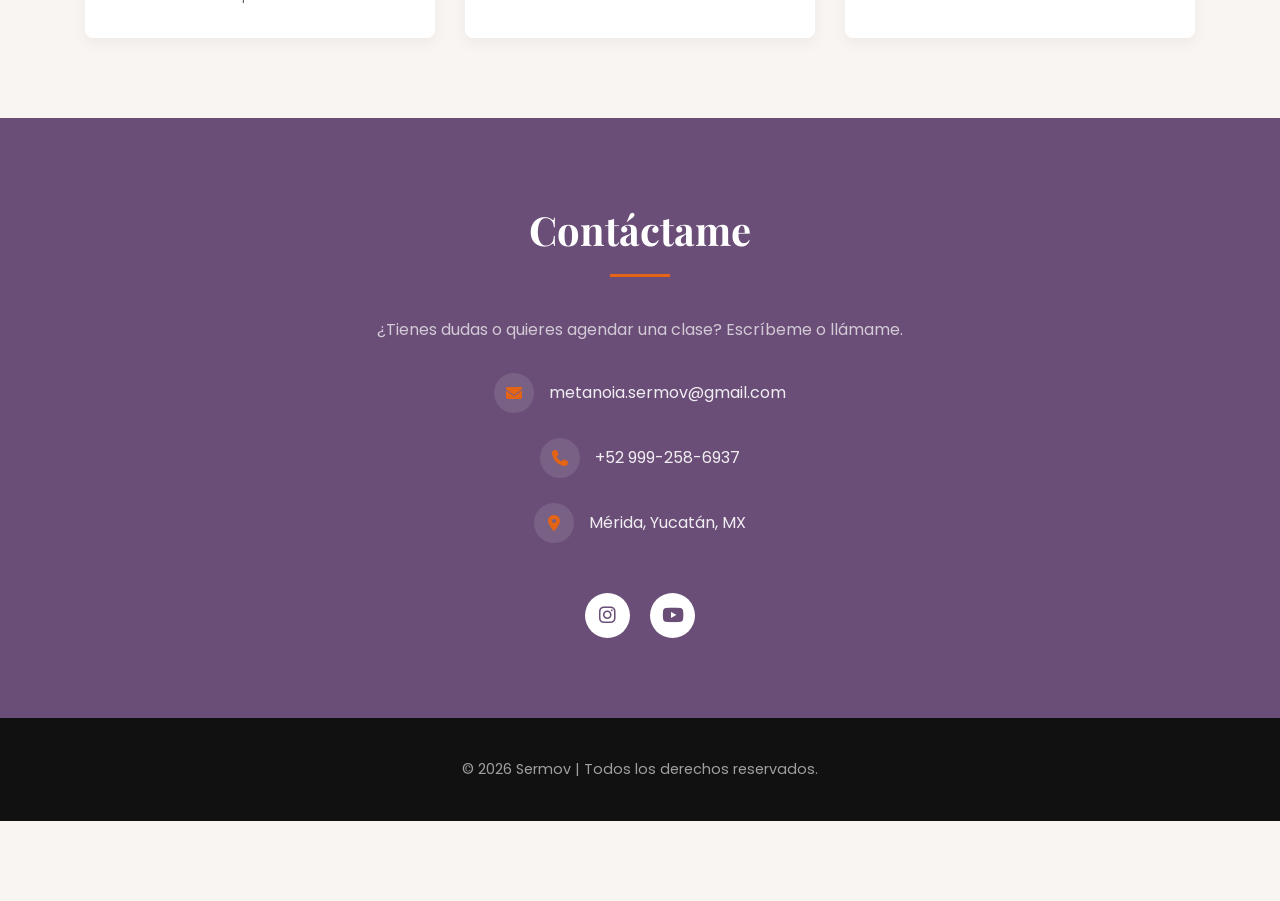
==== commit 4ab98fcd: "Add files via upload" ====
--- a/index.html
+++ b/index.html
@@ -74,9 +74,10 @@
                 <div class="about-text reveal-right">
                     <h2 class="section-title">Sobre Mí</h2>
                     <p class="lead">Bailarina de FCBD & Tribal Fusion Bellydance Fusión</p>
-                    <p>Con más de 10 años de experiencia en los escenarios y en las aulas, mi pasión es transmitir no
-                        solo la técnica, sino el amor por el movimiento. Me especializo en crear ambientes de
-                        aprendizaje seguros y estimulantes donde cada alumno puede descubrir su potencial.</p> <br>
+                    <p> Compartir danza, respeto y movimiento. <br>
+                        Bailarina de los formatos de danza FatChanceBellyDance, Tribal Fusión y Danza Prehispánica.
+                        Formación con maestra nacionales e internacionales. <br>
+                        Ven, aprendamos juntas y hagamos movimiento y tribu.</p> <br>
                     <div class="styles-tags">
                         <span>FCBD</span>
                         <span>TRIBAL FUSIÓN</span>
@@ -95,15 +96,15 @@
             <!-- Filtros -->
             <div class="filter-buttons">
                 <button class="filter-btn active" data-filter="all">Todos</button>
-                <button class="filter-btn" data-filter="presentacion">Presentaciones</button>
-                <button class="filter-btn" data-filter="coreografia">Coreografías</button>
-                <button class="filter-btn" data-filter="taller">Talleres</button>
+                <button class="filter-btn" data-filter="FBD">Fusion Belly Dance</button>
+                <button class="filter-btn" data-filter="coreografia">FCBD</button>
+                <button class="filter-btn" data-filter="taller">FALDEO</button>
             </div>
 
             <!-- Grid de Proyectos -->
             <div class="projects-grid">
                 <!-- Proyecto 1 -->
-                <article class="project-card" data-category="presentacion">
+                <article class="project-card" data-category="FBD">
                     <div class="project-img">
                         <img src="https://images.unsplash.com/photo-1547153760-18fc86324498?q=80&w=800&auto=format&fit=crop"
                             alt="Obra El Cascanueces">
@@ -112,35 +113,32 @@
                         </div>
                     </div>
                     <div class="project-info">
-                        <h3>Gala de Fin de Año</h3>
-                        <span class="category">Presentación</span>
+                        <h3>El Show debe Continuar</h3>
+                        <span class="category">Fusion Belly Dance</span>
                     </div>
                     <!-- Datos ocultos para el modal -->
                     <div class="project-data" id="project-1" style="display:none;">
-                        <div class="modal-title">Gala de Fin de Año: "Sueños en Movimiento"</div>
-                        <div class="modal-date">Diciembre 2024</div>
+                        <div class="modal-title">El Show debe Continuar</div>
+                        <div class="modal-date">Mayo 2024</div>
                         <div class="modal-desc">
-                            <p>Dirección artística y montaje coreográfico para la gala anual de la academia. Más de 50
-                                alumnos en escena interpretando piezas de repertorio clásico y neoclásico.</p>
-                            <ul>
-                                <li>Duración: 90 minutos</li>
-                                <li>Teatro Principal de la Ciudad</li>
-                            </ul>
-                        </div>
-                        <div class="modal-video">
-                            <!-- VIDEO INCRUSTADO: Reemplazar ID de YouTube -->
-                            <div style="position:relative;padding-bottom:56.25%;height:0;overflow:hidden;">
-                                <iframe data-src="https://www.youtube.com/embed/UyVjQuYOPRw" title="judas"
-                                    style="position:absolute;top:0;left:0;width:100%;height:100%;" frameborder="0"
-                                    allow="accelerometer; autoplay; clipboard-write; encrypted-media; gyroscope; picture-in-picture; web-share"
-                                    referrerpolicy="strict-origin-when-cross-origin" allowfullscreen>
-                                </iframe>
-                            </div>
-                        </div>
-                        <div class="modal-file">
-                            <!-- ARCHIVO DESCARGABLE: Poner ruta a PDF en 'href' -->
-                            <a href="#" class="btn btn-sm"><i class="fas fa-file-pdf"></i> Descargar Programa de
-                                Mano</a>
+                            <p> Participación en el show internacional "El Show debe Continuar 2024",
+                                en Guadalajara, Jalisco. </p>
+                        </div>
+                        <div style="display: flex; justify-content: center; align-items: center; margin-top: 25px;">
+                            <a href="https://www.youtube.com/watch?v=ffwkaHuT5sE" target="_blank"
+                                rel="noopener noreferrer"
+                                style="display: block; border-radius: 12px; box-shadow: 0 10px 30px rgba(0,0,0,0.15); overflow: hidden;">
+                                <img src="imagenes/pro_01.jpg" alt="Ver video en YouTube"
+                                    style="display: block; width: 100%; max-width: 320px; height: auto; transition: transform 0.4s ease; cursor: pointer;"
+                                    onmouseover="this.style.transform='scale(1.05)'"
+                                    onmouseout="this.style.transform='scale(1)'">
+                            </a>
+                        </div>
+                        <div style="text-align: center; margin-top: 15px; margin-bottom: 10px;">
+                            <p style="font-size: 0.95rem; color: #666; margin: 0; font-style: italic;">
+                                <i class="fas fa-hand-pointer" style="color: #666; margin-right: 5px;"></i> Haga click
+                                en la imagen para ver video
+                            </p>
                         </div>
                     </div>
                 </article>
@@ -156,7 +154,7 @@
                     </div>
                     <div class="project-info">
                         <h3>Cuerpo Presente</h3>
-                        <span class="category">Taller Intensivo</span>
+                        <span class="category">Faldeo</span>
                     </div>
                     <!-- Datos ocultos para el modal -->
                     <div class="project-data" id="project-2" style="display:none;">
@@ -183,7 +181,7 @@
                     </div>
                     <div class="project-info">
                         <h3>Ecos del Silencio</h3>
-                        <span class="category">Coreografía</span>
+                        <span class="category">FCBD</span>
                     </div>
                     <div class="project-data" id="project-3" style="display:none;">
                         <div class="modal-title">Ecos del Silencio</div>
@@ -336,7 +334,7 @@
     </footer>
 
     <!-- Botón Flotante WhatsApp -->
-    <a href="https://wa.me/9992586937" class="whatsapp-float" target="_blank">
+    <a href="https://wa.me/+529992586937" class="whatsapp-float" target="_blank">
         <i class="fab fa-whatsapp"></i>
     </a>
 
--- a/css/estilos.css
+++ b/css/estilos.css
@@ -0,0 +1,1022 @@
+/* 
+========================================
+   HOJA DE ESTILOS PRINCIPAL
+   Proyecto: Maestra de Danza
+========================================
+*/
+
+/* 1. VARIABLES Y CONFIGURACIÓN GENERAL */
+:root {
+    /* Paleta de Colores */
+    --bg-color: #F8F5F2;
+    /* Fondo claro / Crema */
+    --primary-color: #6A4E77;
+    /* Morado profundo */
+    --secondary-color: #B497BD;
+    /* Lila suave */
+    --accent-color: #E36414;
+    /* Naranja quemado para acentos */
+    --text-color: #2C2C2C;
+    /* Gris oscuro casi negro */
+    --text-light: #666666;
+    /* Gris medio */
+    --white: #FFFFFF;
+    --dark-bg: #1a1a1a;
+
+    /* Tipografías */
+    --font-heading: 'Playfair Display', serif;
+    --font-body: 'Poppins', sans-serif;
+
+    /* Espaciado */
+    --section-padding: 80px 0;
+    --border-radius: 8px;
+
+    /* Sombra */
+    --shadow-soft: 0 5px 15px rgba(0, 0, 0, 0.05);
+    --shadow-hover: 0 10px 25px rgba(0, 0, 0, 0.1);
+
+    /* Transiciones */
+    --transition: all 0.3s ease;
+}
+
+* {
+    margin: 0;
+    padding: 0;
+    box-sizing: border-box;
+}
+
+html {
+    scroll-behavior: smooth;
+}
+
+body {
+    font-family: var(--font-body);
+    background-color: var(--bg-color);
+    color: var(--text-color);
+    line-height: 1.6;
+    overflow-x: hidden;
+}
+
+h1,
+h2,
+h3,
+h4,
+h5,
+h6 {
+    font-family: var(--font-heading);
+    color: var(--primary-color);
+    margin-bottom: 20px;
+    font-weight: 700;
+}
+
+a {
+    text-decoration: none;
+    color: inherit;
+    transition: var(--transition);
+}
+
+ul {
+    list-style: none;
+}
+
+img {
+    max-width: 100%;
+    display: block;
+}
+
+/* Utilidades */
+.container {
+    width: 90%;
+    max-width: 1200px;
+    margin: 0 auto;
+    padding: 0 15px;
+}
+
+.section-padding {
+    padding: var(--section-padding);
+}
+
+.section-title {
+    font-size: 2.5rem;
+    margin-bottom: 40px;
+    position: relative;
+    padding-bottom: 15px;
+}
+
+.section-title::after {
+    content: '';
+    position: absolute;
+    bottom: 0;
+    left: 0;
+    width: 60px;
+    height: 3px;
+    background-color: var(--accent-color);
+}
+
+.text-center {
+    text-align: center;
+}
+
+.text-center .section-title::after {
+    left: 50%;
+    transform: translateX(-50%);
+}
+
+.bg-light {
+    background-color: #ffffff;
+}
+
+.bg-dark {
+    background-color: var(--primary-color);
+    color: var(--white);
+}
+
+/* 2. BOTONES */
+.btn {
+    display: inline-block;
+    padding: 12px 30px;
+    border-radius: 50px;
+    font-weight: 500;
+    letter-spacing: 0.5px;
+    cursor: pointer;
+    border: 2px solid transparent;
+    transition: var(--transition);
+}
+
+.btn-primary {
+    background-color: var(--accent-color);
+    color: var(--white);
+}
+
+.btn-primary:hover {
+    background-color: #c5530e;
+    transform: translateY(-2px);
+}
+
+.btn-outline {
+    border-color: var(--white);
+    color: var(--white);
+}
+
+.btn-outline:hover {
+    background-color: var(--white);
+    color: var(--primary-color);
+}
+
+.btn-block {
+    display: block;
+    width: 100%;
+}
+
+.btn-sm {
+    padding: 8px 15px;
+    font-size: 0.9rem;
+    background-color: var(--primary-color);
+    color: white;
+    border-radius: 4px;
+}
+
+/* 3. NAVBAR */
+.navbar {
+    position: fixed;
+    top: 0;
+    left: 0;
+    width: 100%;
+    padding: 20px 0;
+    z-index: 1000;
+    transition: var(--transition);
+    background-color: transparent;
+}
+
+.navbar.scrolled {
+    background-color: rgba(255, 255, 255, 0.95);
+    padding: 15px 0;
+    box-shadow: 0 2px 10px rgba(0, 0, 0, 0.1);
+}
+
+.navbar .container {
+    display: flex;
+    justify-content: space-between;
+    align-items: center;
+}
+
+.logo {
+    font-family: var(--font-heading);
+    font-size: 1.8rem;
+    font-weight: 700;
+    color: var(--white);
+}
+
+.navbar.scrolled .logo {
+    color: var(--primary-color);
+}
+
+.logo .punto {
+    color: var(--accent-color);
+}
+
+.nav-links {
+    display: flex;
+    gap: 30px;
+}
+
+.nav-links li a {
+    color: var(--white);
+    font-weight: 500;
+    font-size: 0.95rem;
+}
+
+.navbar.scrolled .nav-links li a {
+    color: var(--text-color);
+}
+
+.nav-links li a:hover {
+    color: var(--accent-color);
+}
+
+.btn-nav {
+    border: 1px solid var(--white);
+    padding: 8px 20px;
+    border-radius: 20px;
+}
+
+.navbar.scrolled .btn-nav {
+    border-color: var(--primary-color);
+}
+
+.btn-nav:hover {
+    background-color: var(--accent-color);
+    border-color: var(--accent-color) !important;
+    color: var(--white) !important;
+}
+
+.menu-toggle {
+    display: none;
+    background: none;
+    border: none;
+    color: var(--white);
+    font-size: 1.5rem;
+    cursor: pointer;
+}
+
+.navbar.scrolled .menu-toggle {
+    color: var(--primary-color);
+}
+
+/* 4. HERO SECTION */
+.hero {
+    height: 100vh;
+    background-image: url('https://images.unsplash.com/photo-1504609773096-104ff2c73ba4?q=80&w=1920&auto=format&fit=crop');
+    /* Imagen de fondo placeholder */
+    background-size: cover;
+    background-position: center;
+    position: relative;
+    display: flex;
+    align-items: center;
+    text-align: center;
+    margin-top: -80px;
+    /* Para compensar navbar fijo */
+}
+
+.hero-overlay {
+    position: absolute;
+    top: 0;
+    left: 0;
+    width: 100%;
+    height: 100%;
+    background: linear-gradient(rgba(44, 28, 54, 0.6), rgba(44, 28, 54, 0.4));
+}
+
+.hero-content {
+    position: relative;
+    z-index: 1;
+    color: var(--white);
+    width: 100%;
+}
+
+.hero h1 {
+    font-size: 4rem;
+    color: var(--white);
+    margin-bottom: 20px;
+    text-shadow: 2px 2px 4px rgba(0, 0, 0, 0.3);
+}
+
+.hero p {
+    font-size: 1.5rem;
+    font-family: var(--font-heading);
+    font-style: italic;
+    margin-bottom: 40px;
+}
+
+/* 5. SOBRE MÍ */
+.about-grid {
+    display: grid;
+    grid-template-columns: 1fr 1fr;
+    gap: 50px;
+    align-items: center;
+}
+
+/* Transición de imágenes */
+.image-transition {
+    position: relative;
+    width: 80%;
+    margin: 0 auto;
+    /* Ajusta la altura según necesites, o usa aspect-ratio */
+    aspect-ratio: 3/4;
+    border-radius: var(--border-radius);
+    overflow: hidden;
+    box-shadow: 20px 20px 0 var(--secondary-color);
+}
+
+.image-transition img {
+    position: absolute;
+    top: 0;
+    left: 0;
+    width: 100%;
+    height: 100%;
+    object-fit: cover;
+}
+
+.image-transition .img-slide {
+    opacity: 0;
+    animation: fadeCycle4 16s infinite;
+}
+
+.image-transition .slide-1 {
+    animation-delay: -0.8s;
+}
+
+.image-transition .slide-2 {
+    animation-delay: 3.2s;
+}
+
+.image-transition .slide-3 {
+    animation-delay: 7.2s;
+}
+
+.image-transition .slide-4 {
+    animation-delay: 11.2s;
+}
+
+@keyframes fadeCycle4 {
+    0% {
+        opacity: 0;
+    }
+
+    5% {
+        opacity: 1;
+    }
+
+    25% {
+        opacity: 1;
+    }
+
+    30% {
+        opacity: 0;
+    }
+
+    100% {
+        opacity: 0;
+    }
+}
+
+.about-text .lead {
+    font-size: 1.2rem;
+    color: var(--primary-color);
+    font-weight: 500;
+    margin-bottom: 20px;
+}
+
+.about-details {
+    margin: 30px 0;
+    display: flex;
+    gap: 30px;
+}
+
+.detail-item {
+    display: flex;
+    align-items: flex-start;
+    gap: 15px;
+}
+
+.detail-item i {
+    font-size: 1.5rem;
+    color: var(--accent-color);
+    margin-top: 5px;
+}
+
+.detail-item h4 {
+    font-size: 1.1rem;
+    margin-bottom: 5px;
+}
+
+.detail-item p {
+    font-size: 0.9rem;
+    color: var(--text-light);
+}
+
+.styles-tags {
+    display: flex;
+    flex-wrap: wrap;
+    gap: 10px;
+}
+
+.styles-tags span {
+    background-color: #efe6f3;
+    color: var(--primary-color);
+    padding: 5px 15px;
+    border-radius: 20px;
+    font-size: 0.9rem;
+    font-weight: 500;
+}
+
+/* 6. PROYECTOS */
+.filter-buttons {
+    display: flex;
+    justify-content: center;
+    gap: 15px;
+    margin-bottom: 40px;
+    flex-wrap: wrap;
+}
+
+.filter-btn {
+    background: none;
+    border: none;
+    font-family: var(--font-body);
+    font-size: 1rem;
+    color: var(--text-light);
+    cursor: pointer;
+    padding: 5px 0;
+    position: relative;
+    transition: var(--transition);
+}
+
+.filter-btn.active,
+.filter-btn:hover {
+    color: var(--primary-color);
+    font-weight: 600;
+}
+
+.filter-btn.active::after {
+    content: '';
+    position: absolute;
+    bottom: 0;
+    left: 0;
+    width: 100%;
+    height: 2px;
+    background-color: var(--accent-color);
+}
+
+.projects-grid {
+    display: grid;
+    grid-template-columns: repeat(auto-fill, minmax(300px, 1fr));
+    gap: 30px;
+}
+
+.project-card {
+    background: var(--white);
+    border-radius: var(--border-radius);
+    overflow: hidden;
+    box-shadow: var(--shadow-soft);
+    transition: var(--transition);
+}
+
+.project-card:hover {
+    transform: translateY(-5px);
+    box-shadow: var(--shadow-hover);
+}
+
+.project-img {
+    height: 250px;
+    position: relative;
+    overflow: hidden;
+}
+
+.project-img img {
+    width: 100%;
+    height: 100%;
+    object-fit: cover;
+    transition: transform 0.5s ease;
+}
+
+.project-card:hover .project-img img {
+    transform: scale(1.1);
+}
+
+.project-img .overlay {
+    position: absolute;
+    top: 0;
+    left: 0;
+    width: 100%;
+    height: 100%;
+    background: rgba(106, 78, 119, 0.7);
+    display: flex;
+    justify-content: center;
+    align-items: center;
+    opacity: 0;
+    transition: var(--transition);
+}
+
+.project-card:hover .project-img .overlay {
+    opacity: 1;
+}
+
+.btn-icon {
+    width: 50px;
+    height: 50px;
+    border-radius: 50%;
+    background: var(--white);
+    border: none;
+    color: var(--primary-color);
+    font-size: 1.2rem;
+    cursor: pointer;
+    transition: var(--transition);
+}
+
+.btn-icon:hover {
+    background: var(--accent-color);
+    color: var(--white);
+}
+
+.project-info {
+    padding: 20px;
+    text-align: center;
+}
+
+.project-info h3 {
+    font-size: 1.3rem;
+    margin-bottom: 5px;
+}
+
+.project-info .category {
+    font-size: 0.9rem;
+    color: var(--text-light);
+    text-transform: uppercase;
+    letter-spacing: 1px;
+}
+
+/* 7. GALERÍA (Bento Layout) */
+.masonry-grid {
+    display: grid;
+    grid-template-columns: 1fr;
+    gap: 15px;
+}
+
+.masonry-item {
+    height: 250px;
+    border-radius: var(--border-radius);
+    overflow: hidden;
+    position: relative;
+    box-shadow: var(--shadow-soft);
+    transition: var(--transition);
+}
+
+@media (min-width: 768px) {
+    .masonry-grid {
+        grid-template-columns: repeat(3, 1fr);
+        grid-template-rows: 250px 250px 330px 330px;
+        gap: 20px;
+    }
+    
+    .masonry-item {
+        height: 100%;
+        box-shadow: none;
+    }
+    
+    .masonry-item:hover {
+        box-shadow: var(--shadow-hover);
+        z-index: 2;
+    }
+    
+    /* Bento Grid estelar para las 6 imágenes */
+    .masonry-item:nth-child(1) { grid-column: 1 / span 2; grid-row: 1 / span 2; }
+    .masonry-item:nth-child(2) { grid-column: 3 / span 1; grid-row: 1 / span 1; }
+    .masonry-item:nth-child(3) { grid-column: 3 / span 1; grid-row: 2 / span 1; }
+    .masonry-item:nth-child(4) { grid-column: 1 / span 1; grid-row: 3 / span 2; }
+    .masonry-item:nth-child(5) { grid-column: 2 / span 2; grid-row: 3 / span 1; }
+    .masonry-item:nth-child(6) { grid-column: 2 / span 2; grid-row: 4 / span 1; }
+    
+    /* Pequeño ajuste para centrar mejor el objetivo de las fotos */
+    .masonry-item:nth-child(5) img,
+    .masonry-item:nth-child(6) img {
+        object-position: center 30%;
+    }
+}
+
+.masonry-item img {
+    width: 100%;
+    height: 100%;
+    object-fit: cover;
+    transition: transform 0.6s cubic-bezier(0.25, 0.46, 0.45, 0.94);
+}
+
+.masonry-item:hover img {
+    transform: scale(1.08);
+}
+
+/* 8. SERVICIOS */
+.services-grid {
+    display: grid;
+    grid-template-columns: repeat(auto-fit, minmax(280px, 1fr));
+    gap: 30px;
+}
+
+.service-card {
+    background: white;
+    padding: 40px 30px;
+    text-align: center;
+    border-radius: var(--border-radius);
+    box-shadow: var(--shadow-soft);
+    border-bottom: 4px solid transparent;
+    transition: var(--transition);
+}
+
+.service-card:hover {
+    border-bottom-color: var(--accent-color);
+    transform: translateY(-5px);
+}
+
+.icon-box {
+    width: 70px;
+    height: 70px;
+    background-color: #fcece4;
+    color: var(--accent-color);
+    border-radius: 50%;
+    display: flex;
+    align-items: center;
+    justify-content: center;
+    font-size: 2rem;
+    margin: 0 auto 25px;
+}
+
+.service-card p {
+    color: var(--text-light);
+    font-size: 0.95rem;
+}
+
+/* 9. TESTIMONIOS */
+.testimonial-slider {
+    display: flex;
+    flex-wrap: wrap;
+    gap: 30px;
+    justify-content: center;
+}
+
+.testimonial-card {
+    background: var(--white);
+    padding: 30px;
+    border-radius: var(--border-radius);
+    box-shadow: var(--shadow-soft);
+    max-width: 350px;
+    position: relative;
+}
+
+.quote-icon {
+    color: var(--secondary-color);
+    font-size: 2rem;
+    margin-bottom: 20px;
+    opacity: 0.5;
+}
+
+.testimonial-text {
+    font-style: italic;
+    margin-bottom: 20px;
+    color: #555;
+    font-size: 0.95rem;
+}
+
+.testimonial-author h4 {
+    margin-bottom: 0;
+    font-size: 1rem;
+    color: var(--primary-color);
+}
+
+.testimonial-author span {
+    font-size: 0.8rem;
+    color: var(--text-light);
+}
+
+/* 10. CONTACTO */
+/* Modificación: Centrado eliminando grid de dos columnas */
+.contact-wrapper {
+    max-width: 800px;
+    margin: 0 auto;
+    text-align: center;
+}
+
+.centered-contact .contact-info {
+    display: flex;
+    flex-direction: column;
+    align-items: center;
+}
+
+.text-white {
+    color: white !important;
+}
+
+.text-white-50 {
+    color: rgba(255, 255, 255, 0.7) !important;
+    margin-bottom: 30px;
+}
+
+.info-items-center {
+    display: flex;
+    flex-direction: column;
+    align-items: center;
+    gap: 15px;
+    width: 100%;
+}
+
+.info-item {
+    display: flex;
+    align-items: center;
+    justify-content: center;
+    /* Centrado horizontal */
+    gap: 15px;
+    margin-bottom: 10px;
+    color: rgba(255, 255, 255, 0.9);
+}
+
+.info-item i {
+    width: 40px;
+    height: 40px;
+    background: rgba(255, 255, 255, 0.1);
+    display: flex;
+    align-items: center;
+    justify-content: center;
+    border-radius: 50%;
+    color: var(--accent-color);
+}
+
+.social-links-big {
+    margin-top: 40px;
+    display: flex;
+    justify-content: center;
+    gap: 20px;
+}
+
+.social-links-big a {
+    width: 45px;
+    height: 45px;
+    background: white;
+    color: var(--primary-color);
+    display: flex;
+    align-items: center;
+    justify-content: center;
+    border-radius: 50%;
+    font-size: 1.2rem;
+    transition: var(--transition);
+}
+
+.social-links-big a:hover {
+    background: var(--accent-color);
+    color: white;
+}
+
+.contact-form {
+    background: white;
+    padding: 40px;
+    border-radius: var(--border-radius);
+}
+
+.form-group {
+    margin-bottom: 20px;
+}
+
+.form-group input,
+.form-group textarea {
+    width: 100%;
+    padding: 12px 15px;
+    border: 1px solid #ddd;
+    border-radius: 4px;
+    font-family: var(--font-body);
+    font-size: 0.95rem;
+    transition: var(--transition);
+}
+
+.form-group input:focus,
+.form-group textarea:focus {
+    border-color: var(--primary-color);
+    outline: none;
+    box-shadow: 0 0 5px rgba(106, 78, 119, 0.2);
+}
+
+.form-note {
+    font-size: 0.8rem;
+    color: #888;
+    text-align: center;
+    margin-top: 15px;
+}
+
+/* 11. FOOTER */
+footer {
+    background-color: #111;
+    color: rgba(255, 255, 255, 0.6);
+    padding: 40px 0;
+    font-size: 0.9rem;
+}
+
+.footer-links {
+    margin-top: 15px;
+}
+
+.footer-links a {
+    color: var(--secondary-color);
+    text-decoration: underline;
+}
+
+/* 12. EXTRAS: WhatsApp, Modal, Animaciones */
+
+/* WhatsApp Float */
+.whatsapp-float {
+    position: fixed;
+    bottom: 30px;
+    right: 30px;
+    background-color: #25d366;
+    color: white;
+    width: 60px;
+    height: 60px;
+    border-radius: 50%;
+    display: flex;
+    align-items: center;
+    justify-content: center;
+    font-size: 2rem;
+    box-shadow: 2px 2px 10px rgba(0, 0, 0, 0.2);
+    z-index: 1000;
+    transition: var(--transition);
+}
+
+.whatsapp-float:hover {
+    transform: scale(1.1);
+}
+
+/* Modal */
+.modal {
+    display: none;
+    position: fixed;
+    z-index: 2000;
+    left: 0;
+    top: 0;
+    width: 100%;
+    height: 100%;
+    overflow: auto;
+    background-color: rgba(0, 0, 0, 0.8);
+    backdrop-filter: blur(5px);
+    justify-content: center;
+    align-items: center;
+}
+
+.modal-content {
+    background-color: #fefefe;
+    margin: auto;
+    padding: 0;
+    width: 90%;
+    max-width: 800px;
+    border-radius: var(--border-radius);
+    position: relative;
+    animation: slideUp 0.4s ease;
+}
+
+@keyframes slideUp {
+    from {
+        transform: translateY(50px);
+        opacity: 0;
+    }
+
+    to {
+        transform: translateY(0);
+        opacity: 1;
+    }
+}
+
+.close-modal {
+    color: #aaa;
+    position: absolute;
+    right: 20px;
+    top: 15px;
+    font-size: 28px;
+    font-weight: bold;
+    cursor: pointer;
+    z-index: 10;
+}
+
+.close-modal:hover {
+    color: #000;
+}
+
+#modal-body {
+    padding: 40px;
+}
+
+.modal-title {
+    font-family: var(--font-heading);
+    font-size: 2rem;
+    color: var(--primary-color);
+    margin-bottom: 5px;
+}
+
+.modal-date {
+    color: var(--accent-color);
+    font-weight: 500;
+    margin-bottom: 20px;
+}
+
+.modal-desc {
+    margin-bottom: 20px;
+    color: #555;
+}
+
+.modal-video {
+    margin: 20px 0;
+    border-radius: 8px;
+    overflow: hidden;
+}
+
+/* Animaciones */
+.fade-in-up {
+    animation: fadeInUp 1s ease forwards;
+    opacity: 0;
+    transform: translateY(30px);
+}
+
+.delay-1 {
+    animation-delay: 0.2s;
+}
+
+.delay-2 {
+    animation-delay: 0.4s;
+}
+
+@keyframes fadeInUp {
+    to {
+        opacity: 1;
+        transform: translateY(0);
+    }
+}
+
+/* RESPONSIVE */
+@media screen and (max-width: 900px) {
+    .hero h1 {
+        font-size: 3rem;
+    }
+
+    .about-grid,
+    .contact-wrapper {
+        grid-template-columns: 1fr;
+    }
+
+    .about-image {
+        order: -1;
+    }
+
+    /* Imagen primero */
+    .menu-toggle {
+        display: block;
+    }
+
+    .nav-links {
+        position: fixed;
+        top: 80px;
+        right: -100%;
+        background-color: white;
+        width: 80%;
+        height: 100vh;
+        flex-direction: column;
+        padding: 50px;
+        box-shadow: -5px 0 15px rgba(0, 0, 0, 0.1);
+        transition: var(--transition);
+    }
+
+    .nav-links.active {
+        right: 0;
+    }
+
+    .nav-links li a {
+        color: var(--text-color);
+        font-size: 1.2rem;
+    }
+}
+
+@media screen and (max-width: 480px) {
+    .section-title {
+        font-size: 2rem;
+    }
+
+    .hero h1 {
+        font-size: 2.5rem;
+    }
+
+    .filter-buttons {
+        flex-direction: column;
+        align-items: stretch;
+        gap: 5px;
+    }
+
+    .filter-btn {
+        border-bottom: 1px solid #eee;
+    }
+
+    .testimonial-card {
+        width: 100%;
+    }
+}
